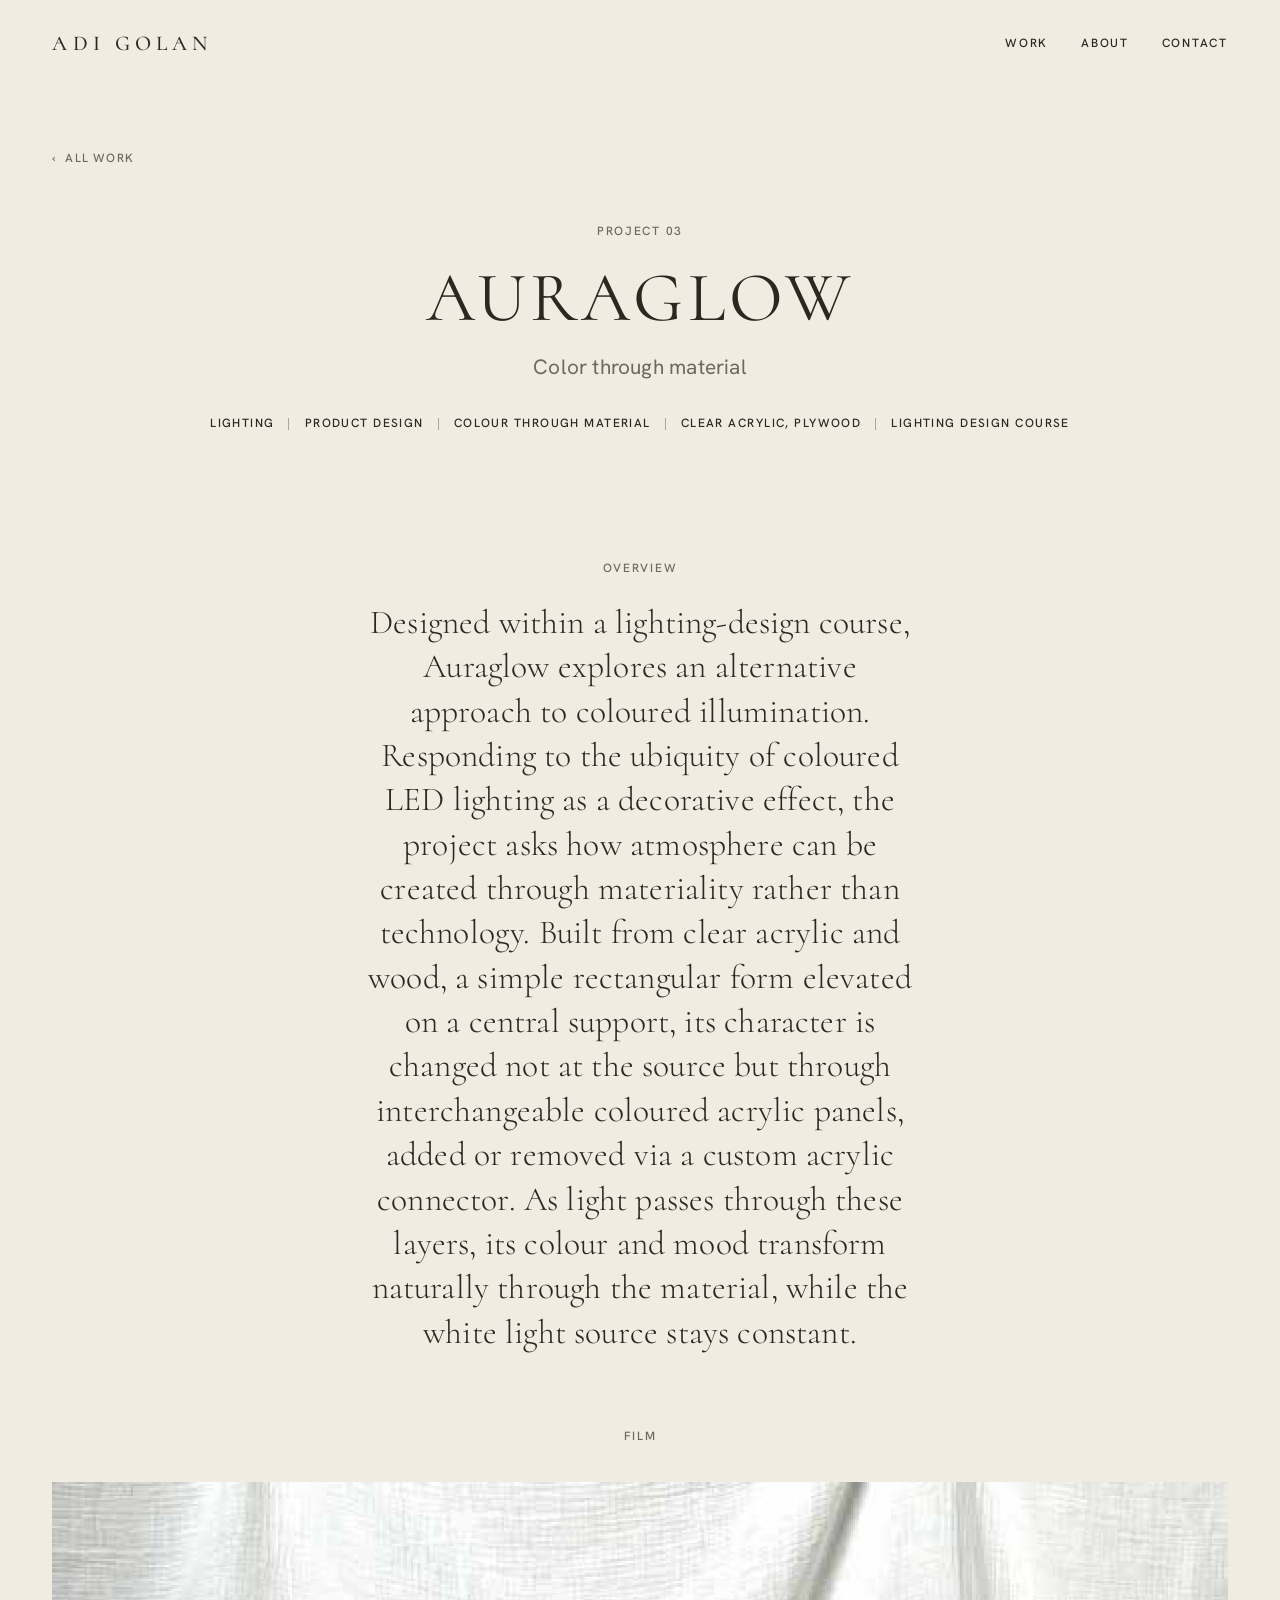
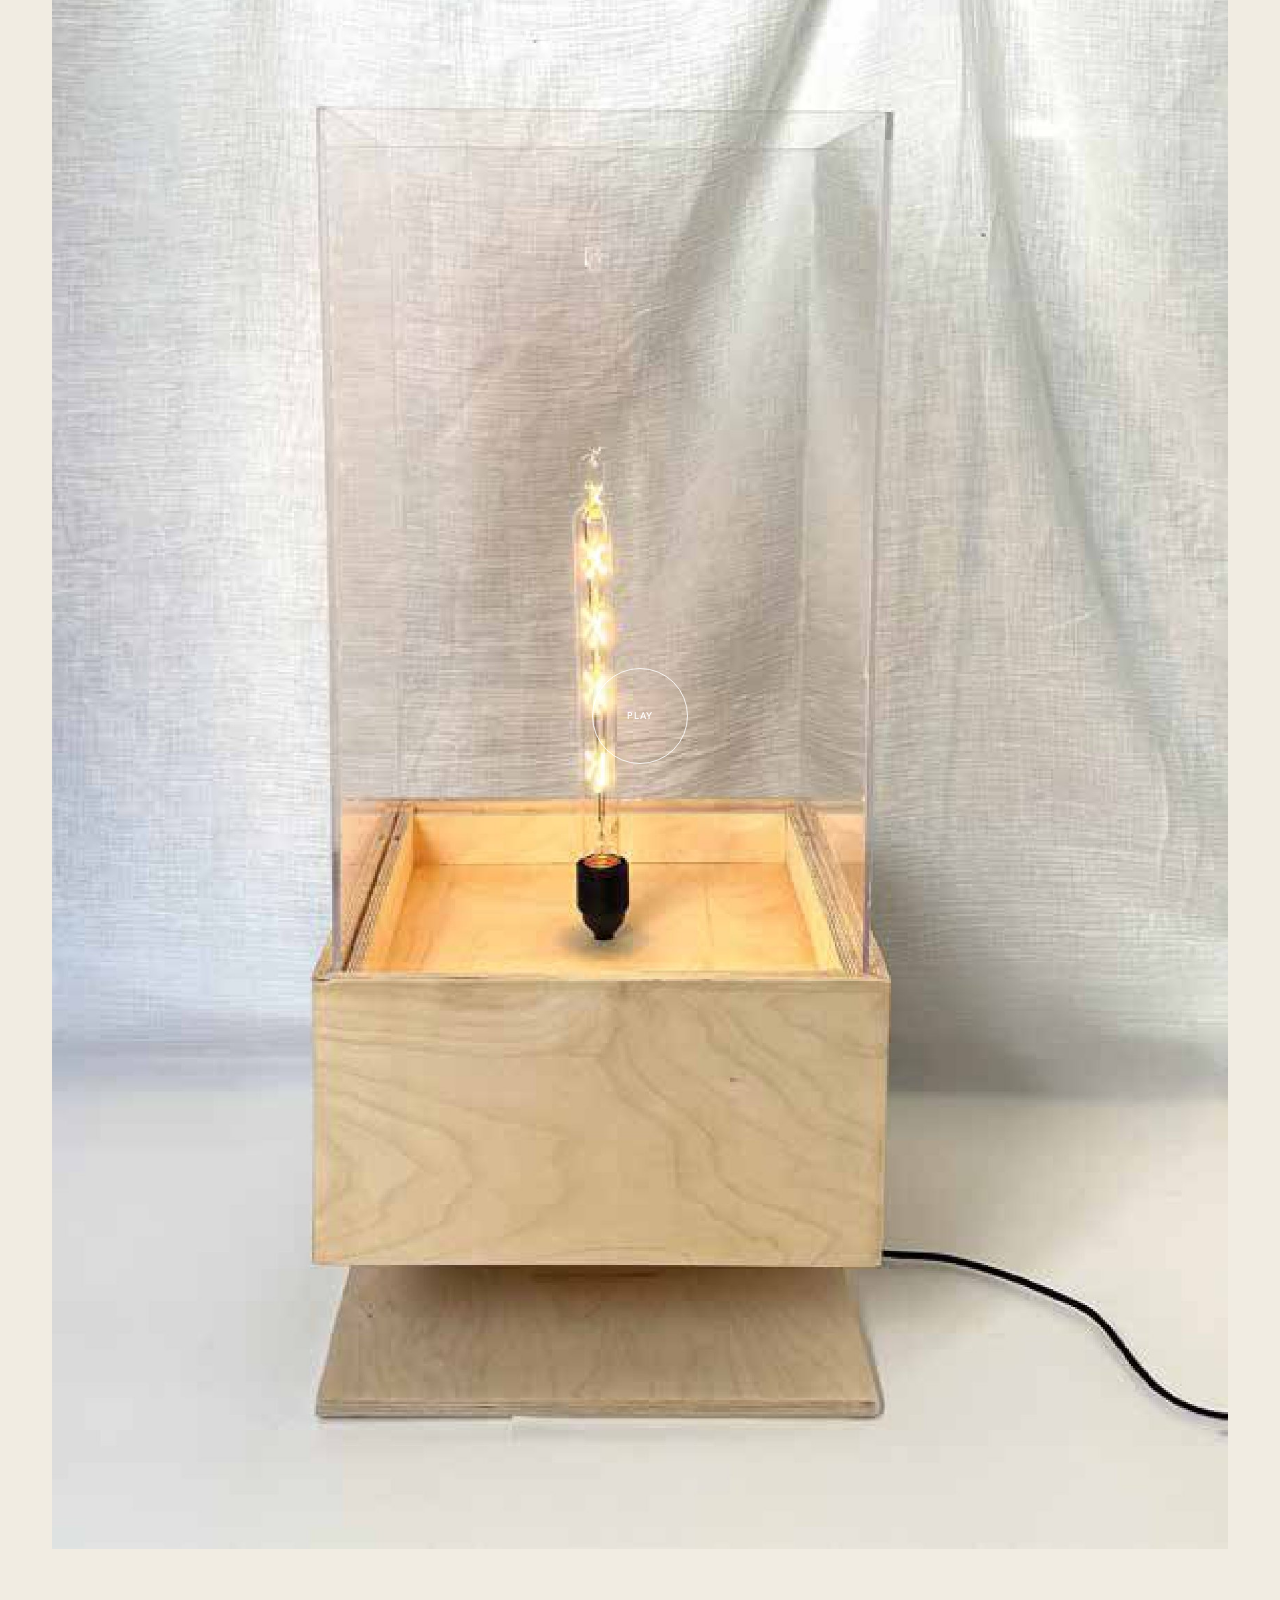
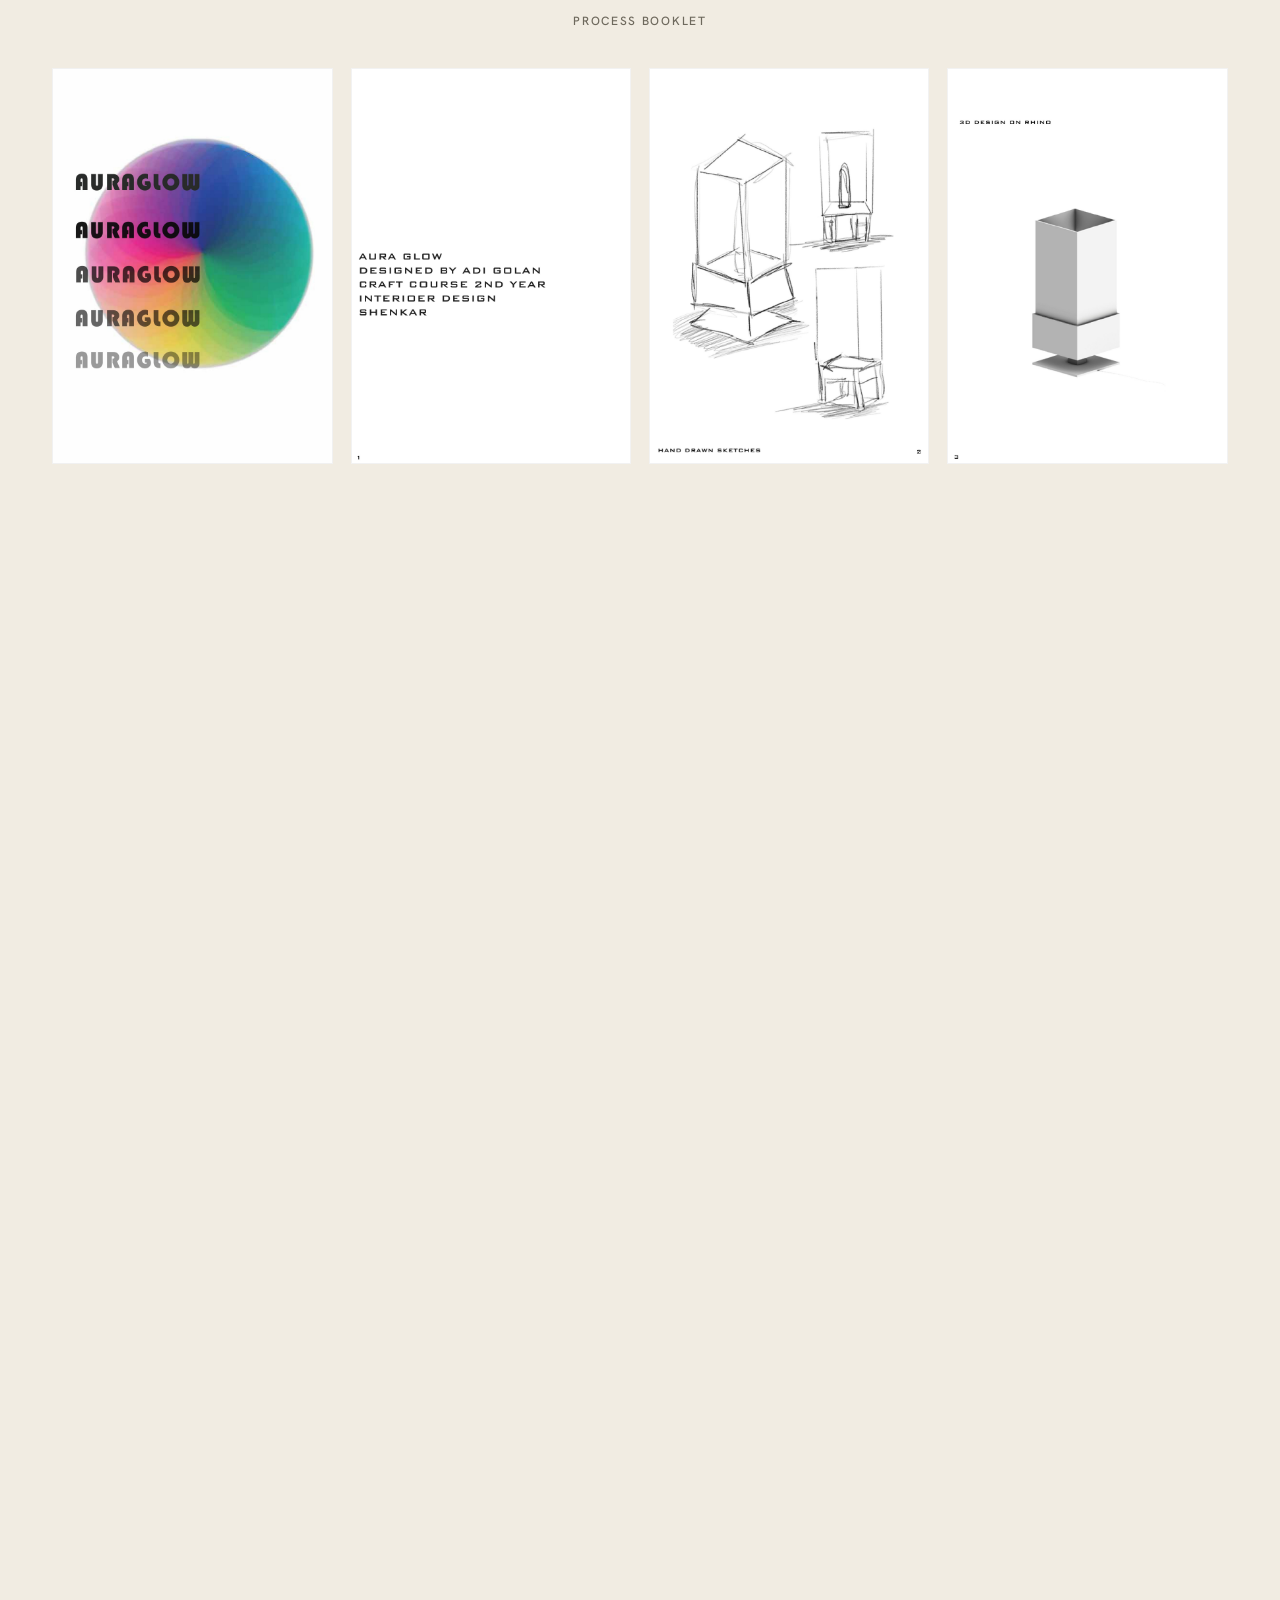
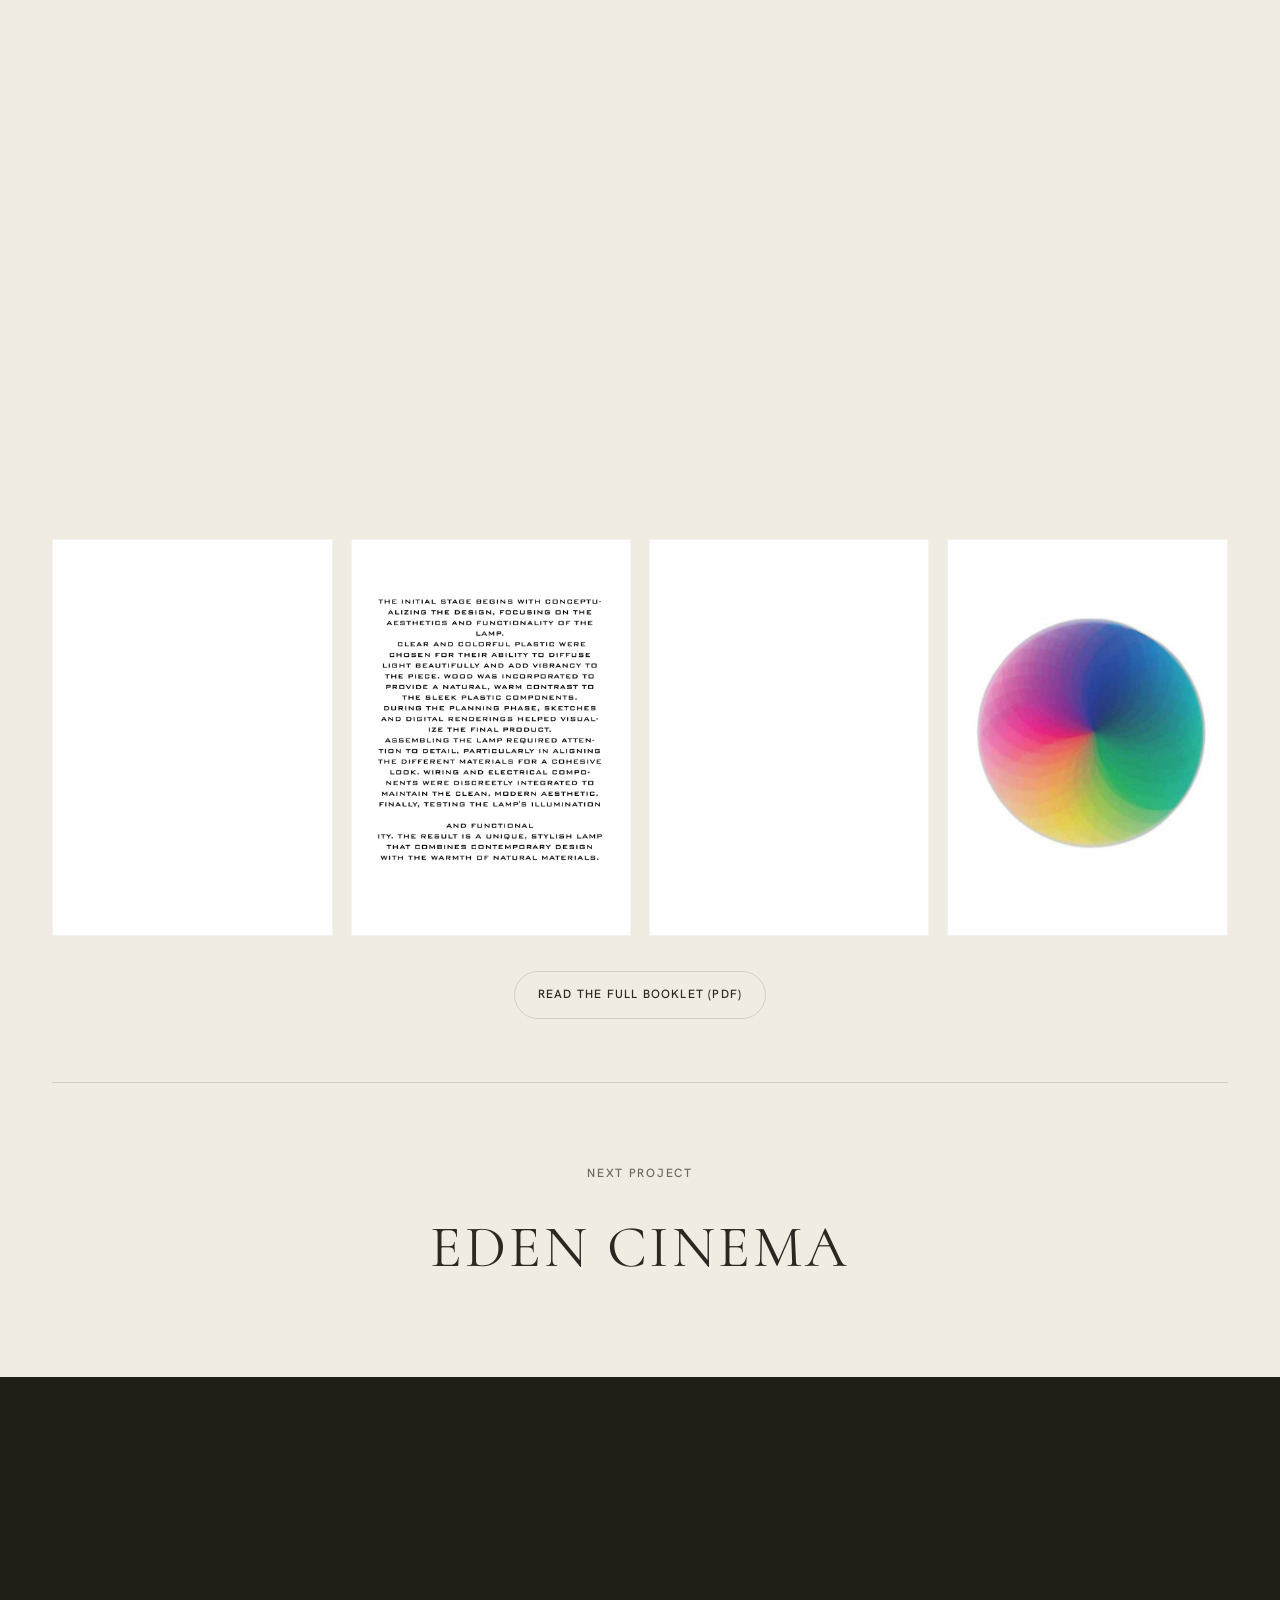
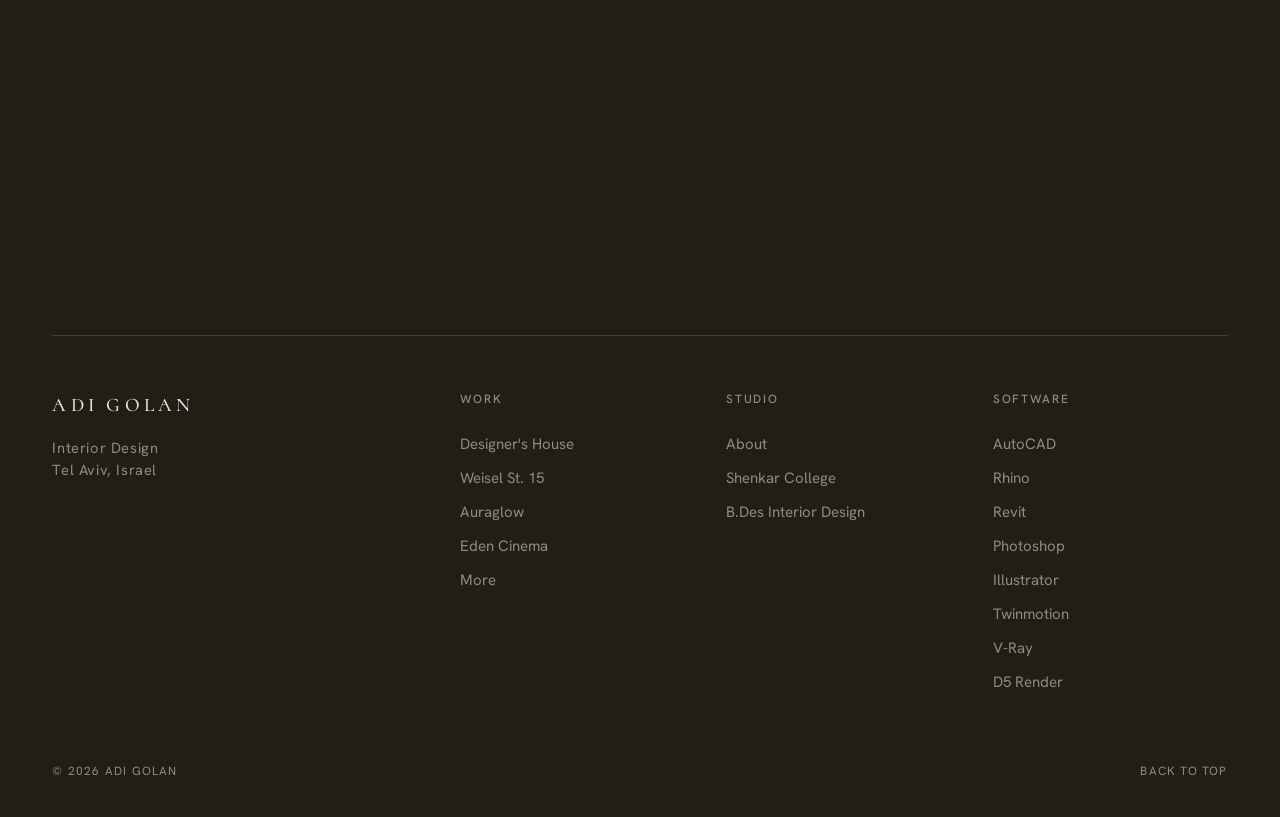
==== auraglow.html @ 719752ee "Adi Golan - interior design portfolio" ====
<!DOCTYPE html>
<html lang="en">
<head>
<meta charset="utf-8">
<meta name="viewport" content="width=device-width, initial-scale=1">
<title>Auraglow · Adi Golan</title>
<meta name="description" content="A lamp that colours light through interchangeable material, not technology.">
<meta property="og:title" content="Auraglow · Adi Golan">
<meta property="og:description" content="A lamp that colours light through interchangeable material, not technology.">
<meta property="og:type" content="website">
<link rel="icon" href="data:image/svg+xml,%3Csvg xmlns='http://www.w3.org/2000/svg' viewBox='0 0 32 32'%3E%3Crect width='32' height='32' fill='%232B2822'/%3E%3Ctext x='16' y='22' font-family='Georgia,serif' font-size='15' letter-spacing='1' fill='%23F1ECE2' text-anchor='middle'%3EAG%3C/text%3E%3C/svg%3E">
<link rel="preconnect" href="https://fonts.googleapis.com">
<link rel="preconnect" href="https://fonts.gstatic.com" crossorigin>
<link href="https://fonts.googleapis.com/css2?family=Cormorant:ital,wght@0,300;0,400;0,500;1,400&family=Hanken+Grotesk:wght@300;400;500;600&display=swap" rel="stylesheet">
<link rel="stylesheet" href="styles.css">
</head>
<body>
<header class="nav" id="top">
  <a class="brand" href="index.html">Adi Golan</a>
  <nav class="nav-links" aria-label="Primary">
    <a href="index.html#work">Work</a>
    <a href="index.html#about">About</a>
    <a href="index.html#contact">Contact</a>
  </nav>
</header>
<main class="proj">
  <section class="proj-hero"><div class="wrap">
    <a class="proj-back" href="index.html#work"><span class="arw">&lsaquo;</span> All work</a>
    <div class="proj-titleblock">
      
      <p class="proj-num label">Project 03</p>
      <h1 class="proj-title">Auraglow</h1>
      <p class="proj-sub">Color through material</p>
      <div class="meta-list reveal"><span class="v">Lighting</span><span class="sep">|</span><span class="v">Product Design</span><span class="sep">|</span><span class="v">Colour through material</span><span class="sep">|</span><span class="v">Clear acrylic, plywood</span><span class="sep">|</span><span class="v">Lighting Design Course</span></div>
    </div>
  </div></section>
  
  <div class="wrap"><section class="proj-lead">
    <span class="label reveal">Overview</span>
    <p class="lead-txt reveal" style="--d:80ms">Designed within a lighting-design course, Auraglow explores an alternative approach to coloured illumination. Responding to the ubiquity of coloured LED lighting as a decorative effect, the project asks how atmosphere can be created through materiality rather than technology. Built from clear acrylic and wood, a simple rectangular form elevated on a central support, its character is changed not at the source but through interchangeable coloured acrylic panels, added or removed via a custom acrylic connector. As light passes through these layers, its colour and mood transform naturally through the material, while the white light source stays constant.</p>
  </section></div>
  <section class="proj-section"><div class="wrap"><div class="seclabel"><span class="label">Film</span></div>
  <div class="videowrap reveal"><img class="vposter" src="assets/projects/aura-lamp/booklet-16.jpg" alt="" loading="lazy"><video preload="none" playsinline poster="assets/projects/aura-lamp/booklet-16.jpg"><source src="assets/projects/aura-lamp/lamp.mp4" type="video/mp4"></video><button class="playbtn" aria-label="Play film"><span class="circle"><span>Play</span></span></button></div>
</div></section><section class="proj-section"><div class="wrap"><div class="seclabel"><span class="label">Process Booklet</span></div><div class="gal gal-4"><div class="shot reveal" data-lb="assets/projects/aura-lamp/booklet-01.jpg" data-cap="Auraglow booklet, page 01"><div class="frame" style="aspect-ratio:1 / 1.414"><img src="assets/projects/aura-lamp/booklet-01.jpg" width="1700" height="2412" alt="Auraglow booklet, page 01" loading="lazy"></div></div><div class="shot reveal" data-lb="assets/projects/aura-lamp/booklet-02.jpg" data-cap="Auraglow booklet, page 02"><div class="frame" style="aspect-ratio:1 / 1.414"><img src="assets/projects/aura-lamp/booklet-02.jpg" width="1700" height="2412" alt="Auraglow booklet, page 02" loading="lazy"></div></div><div class="shot reveal" data-lb="assets/projects/aura-lamp/booklet-03.jpg" data-cap="Auraglow booklet, page 03"><div class="frame" style="aspect-ratio:1 / 1.414"><img src="assets/projects/aura-lamp/booklet-03.jpg" width="1700" height="2412" alt="Auraglow booklet, page 03" loading="lazy"></div></div><div class="shot reveal" data-lb="assets/projects/aura-lamp/booklet-04.jpg" data-cap="Auraglow booklet, page 04"><div class="frame" style="aspect-ratio:1 / 1.414"><img src="assets/projects/aura-lamp/booklet-04.jpg" width="1700" height="2412" alt="Auraglow booklet, page 04" loading="lazy"></div></div><div class="shot reveal" data-lb="assets/projects/aura-lamp/booklet-05.jpg" data-cap="Auraglow booklet, page 05"><div class="frame" style="aspect-ratio:1 / 1.414"><img src="assets/projects/aura-lamp/booklet-05.jpg" width="1700" height="2412" alt="Auraglow booklet, page 05" loading="lazy"></div></div><div class="shot reveal" data-lb="assets/projects/aura-lamp/booklet-06.jpg" data-cap="Auraglow booklet, page 06"><div class="frame" style="aspect-ratio:1 / 1.414"><img src="assets/projects/aura-lamp/booklet-06.jpg" width="1700" height="2412" alt="Auraglow booklet, page 06" loading="lazy"></div></div><div class="shot reveal" data-lb="assets/projects/aura-lamp/booklet-07.jpg" data-cap="Auraglow booklet, page 07"><div class="frame" style="aspect-ratio:1 / 1.414"><img src="assets/projects/aura-lamp/booklet-07.jpg" width="1700" height="2412" alt="Auraglow booklet, page 07" loading="lazy"></div></div><div class="shot reveal" data-lb="assets/projects/aura-lamp/booklet-08.jpg" data-cap="Auraglow booklet, page 08"><div class="frame" style="aspect-ratio:1 / 1.414"><img src="assets/projects/aura-lamp/booklet-08.jpg" width="1700" height="2412" alt="Auraglow booklet, page 08" loading="lazy"></div></div><div class="shot reveal" data-lb="assets/projects/aura-lamp/booklet-09.jpg" data-cap="Auraglow booklet, page 09"><div class="frame" style="aspect-ratio:1 / 1.414"><img src="assets/projects/aura-lamp/booklet-09.jpg" width="1700" height="2412" alt="Auraglow booklet, page 09" loading="lazy"></div></div><div class="shot reveal" data-lb="assets/projects/aura-lamp/booklet-10.jpg" data-cap="Auraglow booklet, page 10"><div class="frame" style="aspect-ratio:1 / 1.414"><img src="assets/projects/aura-lamp/booklet-10.jpg" width="1700" height="2412" alt="Auraglow booklet, page 10" loading="lazy"></div></div><div class="shot reveal" data-lb="assets/projects/aura-lamp/booklet-11.jpg" data-cap="Auraglow booklet, page 11"><div class="frame" style="aspect-ratio:1 / 1.414"><img src="assets/projects/aura-lamp/booklet-11.jpg" width="1700" height="2412" alt="Auraglow booklet, page 11" loading="lazy"></div></div><div class="shot reveal" data-lb="assets/projects/aura-lamp/booklet-12.jpg" data-cap="Auraglow booklet, page 12"><div class="frame" style="aspect-ratio:1 / 1.414"><img src="assets/projects/aura-lamp/booklet-12.jpg" width="1700" height="2412" alt="Auraglow booklet, page 12" loading="lazy"></div></div><div class="shot reveal" data-lb="assets/projects/aura-lamp/booklet-13.jpg" data-cap="Auraglow booklet, page 13"><div class="frame" style="aspect-ratio:1 / 1.414"><img src="assets/projects/aura-lamp/booklet-13.jpg" width="1700" height="2412" alt="Auraglow booklet, page 13" loading="lazy"></div></div><div class="shot reveal" data-lb="assets/projects/aura-lamp/booklet-14.jpg" data-cap="Auraglow booklet, page 14"><div class="frame" style="aspect-ratio:1 / 1.414"><img src="assets/projects/aura-lamp/booklet-14.jpg" width="1700" height="2412" alt="Auraglow booklet, page 14" loading="lazy"></div></div><div class="shot reveal" data-lb="assets/projects/aura-lamp/booklet-15.jpg" data-cap="Auraglow booklet, page 15"><div class="frame" style="aspect-ratio:1 / 1.414"><img src="assets/projects/aura-lamp/booklet-15.jpg" width="1700" height="2412" alt="Auraglow booklet, page 15" loading="lazy"></div></div><div class="shot reveal" data-lb="assets/projects/aura-lamp/booklet-16.jpg" data-cap="Auraglow booklet, page 16"><div class="frame" style="aspect-ratio:1 / 1.414"><img src="assets/projects/aura-lamp/booklet-16.jpg" width="1700" height="2412" alt="Auraglow booklet, page 16" loading="lazy"></div></div><div class="shot reveal" data-lb="assets/projects/aura-lamp/booklet-17.jpg" data-cap="Auraglow booklet, page 17"><div class="frame" style="aspect-ratio:1 / 1.414"><img src="assets/projects/aura-lamp/booklet-17.jpg" width="1700" height="2412" alt="Auraglow booklet, page 17" loading="lazy"></div></div><div class="shot reveal" data-lb="assets/projects/aura-lamp/booklet-18.jpg" data-cap="Auraglow booklet, page 18"><div class="frame" style="aspect-ratio:1 / 1.414"><img src="assets/projects/aura-lamp/booklet-18.jpg" width="1700" height="2412" alt="Auraglow booklet, page 18" loading="lazy"></div></div><div class="shot reveal" data-lb="assets/projects/aura-lamp/booklet-19.jpg" data-cap="Auraglow booklet, page 19"><div class="frame" style="aspect-ratio:1 / 1.414"><img src="assets/projects/aura-lamp/booklet-19.jpg" width="1700" height="2412" alt="Auraglow booklet, page 19" loading="lazy"></div></div><div class="shot reveal" data-lb="assets/projects/aura-lamp/booklet-20.jpg" data-cap="Auraglow booklet, page 20"><div class="frame" style="aspect-ratio:1 / 1.414"><img src="assets/projects/aura-lamp/booklet-20.jpg" width="1700" height="2412" alt="Auraglow booklet, page 20" loading="lazy"></div></div><div class="shot reveal" data-lb="assets/projects/aura-lamp/booklet-21.jpg" data-cap="Auraglow booklet, page 21"><div class="frame" style="aspect-ratio:1 / 1.414"><img src="assets/projects/aura-lamp/booklet-21.jpg" width="1700" height="2412" alt="Auraglow booklet, page 21" loading="lazy"></div></div><div class="shot reveal" data-lb="assets/projects/aura-lamp/booklet-22.jpg" data-cap="Auraglow booklet, page 22"><div class="frame" style="aspect-ratio:1 / 1.414"><img src="assets/projects/aura-lamp/booklet-22.jpg" width="1700" height="2412" alt="Auraglow booklet, page 22" loading="lazy"></div></div><div class="shot reveal" data-lb="assets/projects/aura-lamp/booklet-23.jpg" data-cap="Auraglow booklet, page 23"><div class="frame" style="aspect-ratio:1 / 1.414"><img src="assets/projects/aura-lamp/booklet-23.jpg" width="1700" height="2412" alt="Auraglow booklet, page 23" loading="lazy"></div></div><div class="shot reveal" data-lb="assets/projects/aura-lamp/booklet-24.jpg" data-cap="Auraglow booklet, page 24"><div class="frame" style="aspect-ratio:1 / 1.414"><img src="assets/projects/aura-lamp/booklet-24.jpg" width="1700" height="2412" alt="Auraglow booklet, page 24" loading="lazy"></div></div></div><div class="dlwrap reveal"><a class="dl" href="assets/projects/aura-lamp/booklet.pdf" download>Read the full booklet (PDF)</a></div></div></section>
  <div class="wrap"><section class="nextproj">
    <a href="eden-cinema.html">
      <span class="label">Next Project</span>
      <span class="npt">Eden Cinema</span>
    </a>
  </section></div>
</main>

<footer class="foot" id="contact"><div class="wrap">
  <p class="label reveal">Get in touch</p>
  <p class="foot-lead reveal" style="--d:60ms">Let's create something thoughtful.</p>
  <a class="foot-mail reveal" style="--d:120ms" href="mailto:adi.golan10@gmail.com">adi.golan10@gmail.com</a>
  <p class="label reveal" style="--d:160ms;margin-top:1.4rem;color:var(--foot-fg2)">+972 54 798 6969 &nbsp;&middot;&nbsp; Tel Aviv, Israel</p>
  <div class="foot-top">
    <div class="foot-brand">Adi Golan<span>Interior Design<br>Tel Aviv, Israel</span></div>
    <div class="foot-col">
      <h4 class="label">Work</h4>
      <a href="designer-house.html">Designer's House</a><a href="weisel-15.html">Weisel St. 15</a><a href="auraglow.html">Auraglow</a><a href="eden-cinema.html">Eden Cinema</a><a href="more.html">More</a>
    </div>
    <div class="foot-col">
      <h4 class="label">Studio</h4>
      <a href="index.html#about">About</a>
      <p>Shenkar College</p>
      <p>B.Des Interior Design</p>
    </div>
    <div class="foot-col">
      <h4 class="label">Software</h4>
      <p>AutoCAD</p><p>Rhino</p><p>Revit</p><p>Photoshop</p><p>Illustrator</p><p>Twinmotion</p><p>V-Ray</p><p>D5 Render</p>
    </div>
  </div>
  <div class="foot-bottom">
    <span>&copy; 2026 Adi Golan</span>
    <a href="#top">Back to top</a>
  </div>
</div></footer>
<script src="app.js"></script>
</body>
</html>
---- styles.css ----
/* =========================================================================
   ADI GOLAN — Interior Design Portfolio
   A close study of Norm Architects (normcph.com): warm cream, light serif
   display + sans, full-screen image hero, uniform minimal project grid.
   ========================================================================= */

:root {
  --paper:    #F1ECE2;
  --paper-2:  #E4DDCE;
  --ink:      #2B2822;
  --ink-2:    #6E695D;
  --ink-3:    #A39C8C;
  --line:     rgba(43, 40, 34, .15);
  --line-2:   rgba(43, 40, 34, .07);

  --foot-bg:  #211E18;
  --foot-fg:  #ECE7DC;
  --foot-fg2: #918B7C;
  --foot-line: rgba(236, 231, 220, .16);

  --serif: "Cormorant", Georgia, "Times New Roman", serif;
  --sans:  "Hanken Grotesk", "Helvetica Neue", Helvetica, Arial, sans-serif;

  --fs-label: clamp(.68rem, .65rem + .12vw, .76rem);
  --fs-body:  clamp(.92rem, .89rem + .16vw, 1.02rem);
  --fs-lead:  clamp(1.05rem, .95rem + .5vw, 1.38rem);
  --fs-title: clamp(1.45rem, 1.15rem + 1.1vw, 2.2rem);
  --fs-h2:    clamp(1.5rem, 1.1rem + 1.6vw, 2.4rem);

  --pad:     clamp(1.25rem, .4rem + 3.6vw, 4.75rem);
  --section: clamp(5rem, 3.5rem + 9vw, 12rem);
  --maxw:    1680px;

  --ease:   cubic-bezier(.22, .61, .15, 1);
}

*, *::before, *::after { box-sizing: border-box; }
* { margin: 0; padding: 0; }
html { -webkit-text-size-adjust: 100%; scroll-behavior: smooth; }
@media (prefers-reduced-motion: reduce) {
  html { scroll-behavior: auto; }
  *, *::before, *::after { animation-duration: .001ms !important; transition-duration: .001ms !important; }
}

body {
  background: var(--paper);
  color: var(--ink);
  font-family: var(--sans);
  font-size: var(--fs-body);
  line-height: 1.62;
  font-weight: 400;
  -webkit-font-smoothing: antialiased;
  text-rendering: optimizeLegibility;
  overflow-x: hidden;
}
img, video { display: block; max-width: 100%; height: auto; }
a { color: inherit; text-decoration: none; }
button { font: inherit; color: inherit; background: none; border: none; cursor: pointer; }
::selection { background: var(--ink); color: var(--paper); }

/* ---------------------------------------------------------------- helpers */
.wrap { width: 100%; max-width: var(--maxw); margin-inline: auto; padding-inline: var(--pad); }
.label { font-family: var(--sans); font-size: var(--fs-label); font-weight: 500; letter-spacing: .14em; text-transform: uppercase; color: var(--ink-2); }
.serif { font-family: var(--serif); }
.sr-only { position: absolute; width: 1px; height: 1px; overflow: hidden; clip: rect(0 0 0 0); white-space: nowrap; }

.reveal { opacity: 0; transform: translateY(18px); transition: opacity 1.2s var(--ease), transform 1.2s var(--ease); transition-delay: var(--d, 0ms); }
.reveal.in { opacity: 1; transform: none; }

.frame { overflow: hidden; background: var(--paper-2); }
.frame img { width: 100%; height: 100%; object-fit: cover; transition: transform 1.6s var(--ease); }
.bleed { width: 100%; }

/* ===================================================================== nav */
.nav {
  position: fixed; inset: 0 0 auto 0; z-index: 9000;
  display: flex; align-items: center; justify-content: space-between;
  padding: clamp(1.2rem, .85rem + 1vw, 2rem) var(--pad);
  color: var(--ink);
  transition: background .55s var(--ease), color .55s var(--ease), border-color .55s, padding .55s var(--ease);
  border-bottom: 1px solid transparent;
}
.nav.on-image { color: #fff; }
.nav.solid { background: color-mix(in srgb, var(--paper) 92%, transparent); backdrop-filter: blur(12px) saturate(1.05); border-bottom-color: var(--line); color: var(--ink); padding-block: clamp(.95rem, .7rem + .6vw, 1.25rem); }
.brand { font-family: var(--serif); font-weight: 500; font-size: 1.32rem; letter-spacing: .24em; text-transform: uppercase; }
.nav-links { display: flex; align-items: center; gap: clamp(1.3rem, 2.6vw, 3rem); }
.nav-links a { font-family: var(--sans); font-size: var(--fs-label); font-weight: 500; letter-spacing: .14em; text-transform: uppercase; position: relative; padding: .35rem 0; }
.nav-links a::after { content: ""; position: absolute; left: 0; bottom: 0; width: 0; height: 1px; background: currentColor; transition: width .45s var(--ease); }
.nav-links a:hover::after, .nav-links a.active::after { width: 100%; }
@media (max-width: 560px) {
  .nav { padding-inline: 1.15rem; }
  .brand { font-size: 1.05rem; letter-spacing: .16em; }
  .nav-links { gap: 1.05rem; }
  .nav-links a { letter-spacing: .06em; }
}

/* =============================================================== hero (full) */
.hero-full { position: relative; height: 100svh; min-height: 560px; }
.hero-full .frame { position: absolute; inset: 0; background: var(--paper-2); }
.hero-full .frame img { width: 100%; height: 100%; object-fit: cover; transform: scale(1.06); opacity: 0; will-change: transform, opacity; }
body.loaded .hero-full .frame img { transform: scale(1); opacity: 1; transition: transform 2.6s var(--ease), opacity 1.5s ease; }
.hero-full::after { content: ""; position: absolute; inset: 0; background: linear-gradient(to bottom, rgba(20,18,14,.22) 0%, rgba(20,18,14,0) 32%, rgba(20,18,14,0) 55%, rgba(20,18,14,.5) 100%); z-index: 1; }
.hero-overlay { position: absolute; inset: auto 0 clamp(3.5rem, 11vh, 8rem) 0; z-index: 2; text-align: center; color: #fff; padding-inline: var(--pad); }
.hero-eyebrow { font-family: var(--sans); font-size: var(--fs-label); font-weight: 500; letter-spacing: .26em; text-transform: uppercase; opacity: .92; }
.hero-name { font-family: var(--serif); font-weight: 400; font-size: clamp(2.6rem, 1.6rem + 4vw, 6rem); letter-spacing: .12em; text-transform: uppercase; line-height: 1; margin: clamp(1rem, 2.5vh, 1.6rem) 0 clamp(1.2rem, 3vh, 2rem); }
.hero-bio { font-family: var(--sans); font-weight: 300; font-size: clamp(1rem, .92rem + .5vw, 1.3rem); line-height: 1.5; max-width: 52ch; margin-inline: auto; opacity: .96; }
.hero-scroll { position: absolute; bottom: clamp(1.2rem, 3vh, 2rem); left: 50%; transform: translateX(-50%); z-index: 2; color: #fff; font-family: var(--sans); font-size: var(--fs-label); letter-spacing: .2em; text-transform: uppercase; opacity: 0; animation: bob 2.6s var(--ease) infinite; }
body.loaded .hero-scroll { opacity: .82; transition: opacity 1s ease 1.15s; }
@keyframes bob { 0%,100% { transform: translate(-50%, 0); } 50% { transform: translate(-50%, 6px); } }

/* hero load choreography */
.hero-overlay .load { opacity: 0; transform: translateY(16px); }
body.loaded .hero-overlay .load { opacity: 1; transform: none; transition: opacity 1.1s var(--ease), transform 1.1s var(--ease); transition-delay: var(--d, 0s); }
.hero-name .clip { display: inline-block; overflow: hidden; vertical-align: top; padding: .04em 0; }
.hero-name .clip-i { display: inline-block; transform: translateY(112%); }
body.loaded .hero-name .clip-i { transform: translateY(0); transition: transform 1.25s var(--ease); transition-delay: var(--d, 0s); }

/* =============================================================== projects */
.projects { padding-block: var(--section); position: relative; }
.vlabel { position: absolute; left: clamp(.5rem, 1.4vw, 1.4rem); top: var(--section); writing-mode: vertical-rl; transform: rotate(180deg); font-family: var(--sans); font-size: var(--fs-label); font-weight: 500; letter-spacing: .5em; text-transform: uppercase; color: var(--ink-3); }
@media (max-width: 1100px) { .vlabel { display: none; } }
.section-head { display: flex; align-items: baseline; justify-content: space-between; gap: 1rem; flex-wrap: wrap; padding-bottom: clamp(2.6rem, 6vh, 4.5rem); }
.section-head h2 { font-family: var(--serif); font-weight: 400; font-size: var(--fs-h2); letter-spacing: .01em; line-height: 1; }

.project-grid { display: grid; grid-template-columns: repeat(3, 1fr); gap: clamp(2.2rem, 1.2rem + 3vw, 4.5rem) clamp(1.4rem, .8rem + 2vw, 2.6rem); }
.project-link { display: block; }
.project-link .frame { aspect-ratio: 4 / 3; }
.project-link:hover .frame img { transform: scale(1.04); }
.project-cap { margin-top: clamp(.9rem, 2vh, 1.3rem); text-align: center; display: grid; gap: .55rem; justify-items: center; }
.project-cap .pt { position: relative; font-family: var(--serif); font-weight: 500; font-size: var(--fs-title); letter-spacing: .06em; text-transform: uppercase; line-height: 1.1; }
.project-cap .pt::after { content: ""; position: absolute; left: 50%; right: 50%; bottom: -.16em; height: 1px; background: currentColor; transition: left .55s var(--ease), right .55s var(--ease); }
.project-link:hover .pt::after { left: 0; right: 0; }
/* staggered grid reveal */
.project-grid .project-link:nth-child(1) { --d: 0ms; }
.project-grid .project-link:nth-child(2) { --d: 70ms; }
.project-grid .project-link:nth-child(3) { --d: 140ms; }
.project-grid .project-link:nth-child(4) { --d: 90ms; }
.project-grid .project-link:nth-child(5) { --d: 160ms; }
/* image settles in as it reveals */
.project-link .frame img, .bigfig .frame img, .shot .frame img { transform: scale(1.045); }
.project-link.in .frame img, .bigfig.in .frame img, .shot.in .frame img { transform: scale(1); transition: transform 1.8s var(--ease); }
.project-meta { font-family: var(--sans); font-size: var(--fs-label); font-weight: 500; letter-spacing: .12em; text-transform: uppercase; color: var(--ink-3); }
@media (max-width: 860px) { .project-grid { grid-template-columns: repeat(2, 1fr); } }
/* center a lone last card in the 2-col (tablet) band so it isn't stranded left */
@media (min-width: 541px) and (max-width: 860px) {
  .project-grid .project-link:last-child:nth-child(odd) { grid-column: 1 / -1; max-width: calc(50% - 1rem); margin-inline: auto; }
}
@media (max-width: 540px) { .project-grid { grid-template-columns: 1fr; gap: 2.6rem; } }

/* ======================================================= contact + footer */
.foot { background: var(--foot-bg); color: var(--foot-fg); padding: clamp(4.5rem, 11vh, 9.5rem) 0 clamp(1.8rem, 4vh, 2.6rem); text-align: center; }
.foot .label { color: var(--foot-fg2); }
.foot-lead { font-family: var(--serif); font-weight: 300; font-size: clamp(1.9rem, 1.2rem + 3.2vw, 4.4rem); line-height: 1.12; letter-spacing: .01em; max-width: 16ch; margin: 1.4rem auto clamp(2.4rem, 6vh, 3.6rem); }
.foot-mail { font-family: var(--sans); font-weight: 400; font-size: clamp(1rem, .9rem + .8vw, 1.5rem); position: relative; display: inline-block; letter-spacing: .01em; }
.foot-mail::after { content: ""; position: absolute; left: 0; bottom: -.05em; height: 1px; width: 100%; background: currentColor; transform: scaleX(0); transform-origin: center; transition: transform .5s var(--ease); }
.foot-mail:hover::after { transform: scaleX(1); }
.foot-top { display: grid; grid-template-columns: 1.6fr 1fr 1fr 1fr; gap: 2rem; align-items: start; text-align: left; margin-top: clamp(3.5rem, 9vh, 6rem); padding-top: clamp(2.5rem, 6vh, 4rem); border-top: 1px solid var(--foot-line); }
.foot-brand { font-family: var(--serif); font-weight: 500; letter-spacing: .22em; text-transform: uppercase; font-size: 1.2rem; color: var(--foot-fg); }
.foot-brand span { display: block; font-family: var(--sans); font-weight: 400; letter-spacing: .04em; text-transform: none; color: var(--foot-fg2); margin-top: 1rem; font-size: .92rem; line-height: 1.5; }
.foot-col h4 { margin-bottom: 1.1rem; }
.foot-col a, .foot-col p { display: block; font-size: .94rem; color: var(--foot-fg2); padding: .3rem 0; transition: color .3s; }
.foot-col a:hover { color: var(--foot-fg); }
.foot-bottom { display: flex; justify-content: space-between; gap: 1rem; flex-wrap: wrap; margin-top: clamp(3rem, 7vh, 5rem); }
.foot-bottom span, .foot-bottom a { font-family: var(--sans); font-size: var(--fs-label); letter-spacing: .1em; text-transform: uppercase; color: var(--foot-fg2); }
.foot-bottom a:hover { color: var(--foot-fg); }
@media (max-width: 820px) { .foot-top { grid-template-columns: 1fr 1fr; gap: 2.4rem 1.5rem; } .foot-brand { grid-column: 1 / -1; } }

/* ========================================================= project page */
.proj-hero { padding-top: clamp(8rem, 16vh, 12rem); }
.proj-back { font-family: var(--sans); font-size: var(--fs-label); font-weight: 500; letter-spacing: .1em; text-transform: uppercase; color: var(--ink-2); display: inline-flex; gap: .55rem; align-items: center; margin-bottom: clamp(2.4rem, 6vh, 3.8rem); }
.proj-back .arw { transition: transform .4s var(--ease); }
.proj-back:hover { color: var(--ink); }
.proj-back:hover .arw { transform: translateX(-5px); }
.proj-titleblock { text-align: center; padding-bottom: clamp(2.5rem, 6vh, 4rem); }
.badge { display: inline-flex; align-items: center; gap: .5rem; font-family: var(--sans); font-size: var(--fs-label); font-weight: 500; letter-spacing: .12em; text-transform: uppercase; color: var(--ink-2); margin-bottom: 1.4rem; }
.badge .pulse { width: 6px; height: 6px; border-radius: 50%; background: var(--ink-2); animation: pulse 2.6s var(--ease) infinite; }
@keyframes pulse { 0%,100% { opacity: 1; } 50% { opacity: .25; } }
.proj-num { margin-bottom: 1.3rem; }
.proj-title { font-family: var(--serif); font-weight: 400; font-size: clamp(2.4rem, 1.5rem + 3.6vw, 5rem); line-height: 1.02; letter-spacing: .06em; text-transform: uppercase; }
.proj-sub { font-family: var(--sans); font-weight: 400; font-size: clamp(1rem, .9rem + .6vw, 1.3rem); color: var(--ink-2); margin-top: 1rem; letter-spacing: .01em; }
.meta-list { display: flex; flex-wrap: wrap; justify-content: center; align-items: center; gap: .3rem .8rem; margin-top: 1.9rem; font-family: var(--sans); font-size: var(--fs-label); font-weight: 500; letter-spacing: .12em; text-transform: uppercase; }
.meta-list .v { color: var(--ink); }
.meta-list .sep { color: var(--ink-3); }

.proj-lead { max-width: 62ch; margin: 0 auto; padding-block: clamp(3rem, 8vh, 6rem); text-align: center; }
.proj-lead .label { display: block; margin-bottom: 1.4rem; }
.proj-lead .lead-txt { font-family: var(--serif); font-weight: 300; font-size: clamp(1.3rem, 1rem + 1.4vw, 2.1rem); line-height: 1.32; letter-spacing: .005em; }
.proj-lead .lead-txt em { font-style: italic; }

.proj-section { padding-bottom: clamp(2.5rem, 7vh, 6rem); }
.proj-section .seclabel { display: flex; justify-content: center; gap: 1rem; padding-bottom: clamp(1.6rem, 4vh, 2.6rem); }
.proj-section .seclabel .label { text-align: center; }
.bigfig .frame img { transition: transform 1.8s var(--ease); }
.bigfig:hover .frame img { transform: scale(1.02); }
.figcap { display: flex; justify-content: center; gap: 1rem; flex-wrap: wrap; padding-top: 1rem; text-align: center; }

.gal { display: grid; gap: clamp(.5rem, 1.4vw, 1.4rem); }
.gal-2 { grid-template-columns: repeat(2, 1fr); }
.gal-3 { grid-template-columns: repeat(3, 1fr); }
.gal-4 { grid-template-columns: repeat(4, 1fr); }
.shot { cursor: zoom-in; }
.shot:hover img { transform: scale(1.04); }
.gal.contain .frame { background: #fff; }
.gal.contain .frame img { object-fit: contain; }
@media (max-width: 860px) { .gal-3, .gal-4 { grid-template-columns: repeat(2, 1fr); } }
@media (max-width: 520px) { .gal-2, .gal-3, .gal-4 { grid-template-columns: 1fr; } }

.figtext { color: var(--ink-2); max-width: 64ch; margin: 2rem auto 0; }
.figtext h4 { font-family: var(--serif); font-weight: 500; font-size: clamp(1.3rem, 1rem + .9vw, 1.8rem); color: var(--ink); margin: 2rem 0 .5rem; letter-spacing: .02em; }
.figtext h4:first-child { margin-top: 0; }
.figtext em { font-style: italic; color: var(--ink); }

.videowrap { position: relative; background: #161510; overflow: hidden; }
.videowrap video { width: 100%; display: block; }
.videowrap .vposter { position: absolute; inset: 0; width: 100%; height: 100%; object-fit: cover; transition: opacity .6s; }
.videowrap .playbtn { position: absolute; inset: 0; display: grid; place-items: center; z-index: 3; transition: opacity .4s; cursor: pointer; }
.videowrap .playbtn .circle { width: clamp(64px, 8vw, 96px); height: clamp(64px, 8vw, 96px); border-radius: 50%; border: 1px solid rgba(255,255,255,.85); display: grid; place-items: center; transition: transform .5s var(--ease), background .4s; }
.videowrap .playbtn .circle span { font-family: var(--sans); font-size: .62rem; font-weight: 500; letter-spacing: .12em; color: #fff; text-transform: uppercase; }
.videowrap:hover .playbtn .circle { transform: scale(1.08); background: rgba(255,255,255,.14); }
.videowrap.playing .playbtn, .videowrap.playing .vposter { opacity: 0; pointer-events: none; }

.dl { display: inline-flex; align-items: center; gap: .6rem; font-family: var(--sans); font-size: var(--fs-label); font-weight: 500; letter-spacing: .1em; text-transform: uppercase; border: 1px solid var(--line); padding: .85rem 1.4rem; border-radius: 100px; transition: background .35s, color .35s, border-color .35s; }
.dl:hover { background: var(--ink); color: var(--paper); border-color: var(--ink); }
.dlwrap { text-align: center; margin-top: 2.2rem; }

.nextproj { border-top: 1px solid var(--line); padding-block: clamp(3.5rem, 9vh, 7rem); text-align: center; }
.nextproj .label { display: block; margin-bottom: 1rem; }
.nextproj .npt { font-family: var(--serif); font-weight: 400; font-size: clamp(2rem, 1.3rem + 3vw, 4rem); letter-spacing: .05em; text-transform: uppercase; transition: color .35s; }
.nextproj a:hover .npt { color: var(--ink-2); }

/* =============================================================== lightbox */
.lightbox { position: fixed; inset: 0; z-index: 9999; background: color-mix(in srgb, var(--foot-bg) 96%, black); display: grid; place-items: center; opacity: 0; visibility: hidden; transition: opacity .45s var(--ease), visibility .45s; }
.lightbox.open { opacity: 1; visibility: visible; }
.lightbox img { max-width: 92vw; max-height: 86vh; object-fit: contain; transform: scale(.98); transition: transform .45s var(--ease); }
.lightbox.open img { transform: scale(1); }
.lb-btn { position: absolute; font-family: var(--sans); font-size: var(--fs-label); font-weight: 500; letter-spacing: .1em; text-transform: uppercase; color: var(--foot-fg); padding: 1rem; }
.lb-close { top: clamp(1rem,3vh,2rem); right: var(--pad); }
.lb-counter { position: absolute; top: clamp(1rem,3vh,2rem); left: var(--pad); font-family: var(--sans); font-size: var(--fs-label); letter-spacing: .1em; color: var(--foot-fg2); }
.lb-nav { top: 50%; transform: translateY(-50%); font-size: 1.5rem; width: 60px; height: 60px; display: grid; place-items: center; color: var(--foot-fg); }
.lb-prev { left: clamp(.2rem,2vw,1.5rem); } .lb-next { right: clamp(.2rem,2vw,1.5rem); }
.lb-nav:hover { color: #fff; }
.lb-cap { position: absolute; bottom: clamp(1rem,3vh,2rem); left: 50%; transform: translateX(-50%); font-family: var(--sans); font-size: var(--fs-label); letter-spacing: .1em; text-transform: uppercase; color: var(--foot-fg2); text-align: center; }
@media (max-width: 640px) { .lb-nav { width: 42px; height: 42px; } }

/* =========================================================== motion & polish */
/* seamless page transitions (fade out on nav, fade in on load) */
body { opacity: 0; }
body.loaded { opacity: 1; transition: opacity .55s var(--ease); }
body.leaving { opacity: 0; transition: opacity .34s var(--ease); }

/* typography polish */
.hero-name, .section-head h2, .project-cap .pt, .proj-title, .foot-lead, .nextproj .npt, .figtext h4 { text-wrap: balance; }
.hero-bio, .lead-txt, .proj-sub, .figtext p, .foot-brand span { text-wrap: pretty; }
.lb-counter { font-variant-numeric: tabular-nums; }

/* subtle image edge so covers don't blur into the cream */
.frame img { outline: 1px solid rgba(43, 40, 34, .06); outline-offset: -1px; }

/* tactile buttons + accessible focus */
.dl { transition: background .35s var(--ease), color .35s var(--ease), border-color .35s var(--ease), transform .15s ease; }
.dl:active, .lb-btn:active { transform: scale(.97); }
:focus-visible { outline: 2px solid currentColor; outline-offset: 4px; border-radius: 2px; }
.nav.on-image :focus-visible, .foot :focus-visible, .lightbox :focus-visible { outline-color: #fff; }

/* no-JS fallback: present everything */
@media (scripting: none) {
  .reveal, .hero-overlay .load { opacity: 1 !important; transform: none !important; }
  .hero-name .clip-i { transform: none !important; }
  .hero-full .frame img, .project-link .frame img, .bigfig .frame img, .shot .frame img { opacity: 1 !important; transform: none !important; }
  .hero-scroll { opacity: .82 !important; }
  body { opacity: 1 !important; }
}

/* reduced motion: present everything statically */
@media (prefers-reduced-motion: reduce) {
  body, .reveal, .hero-overlay .load { opacity: 1 !important; transform: none !important; }
  .hero-name .clip-i, .hero-full .frame img, .project-link .frame img, .bigfig .frame img, .shot .frame img { transform: none !important; opacity: 1 !important; }
  .hero-scroll { opacity: .82 !important; animation: none !important; }
  body.leaving { opacity: 1 !important; }
}
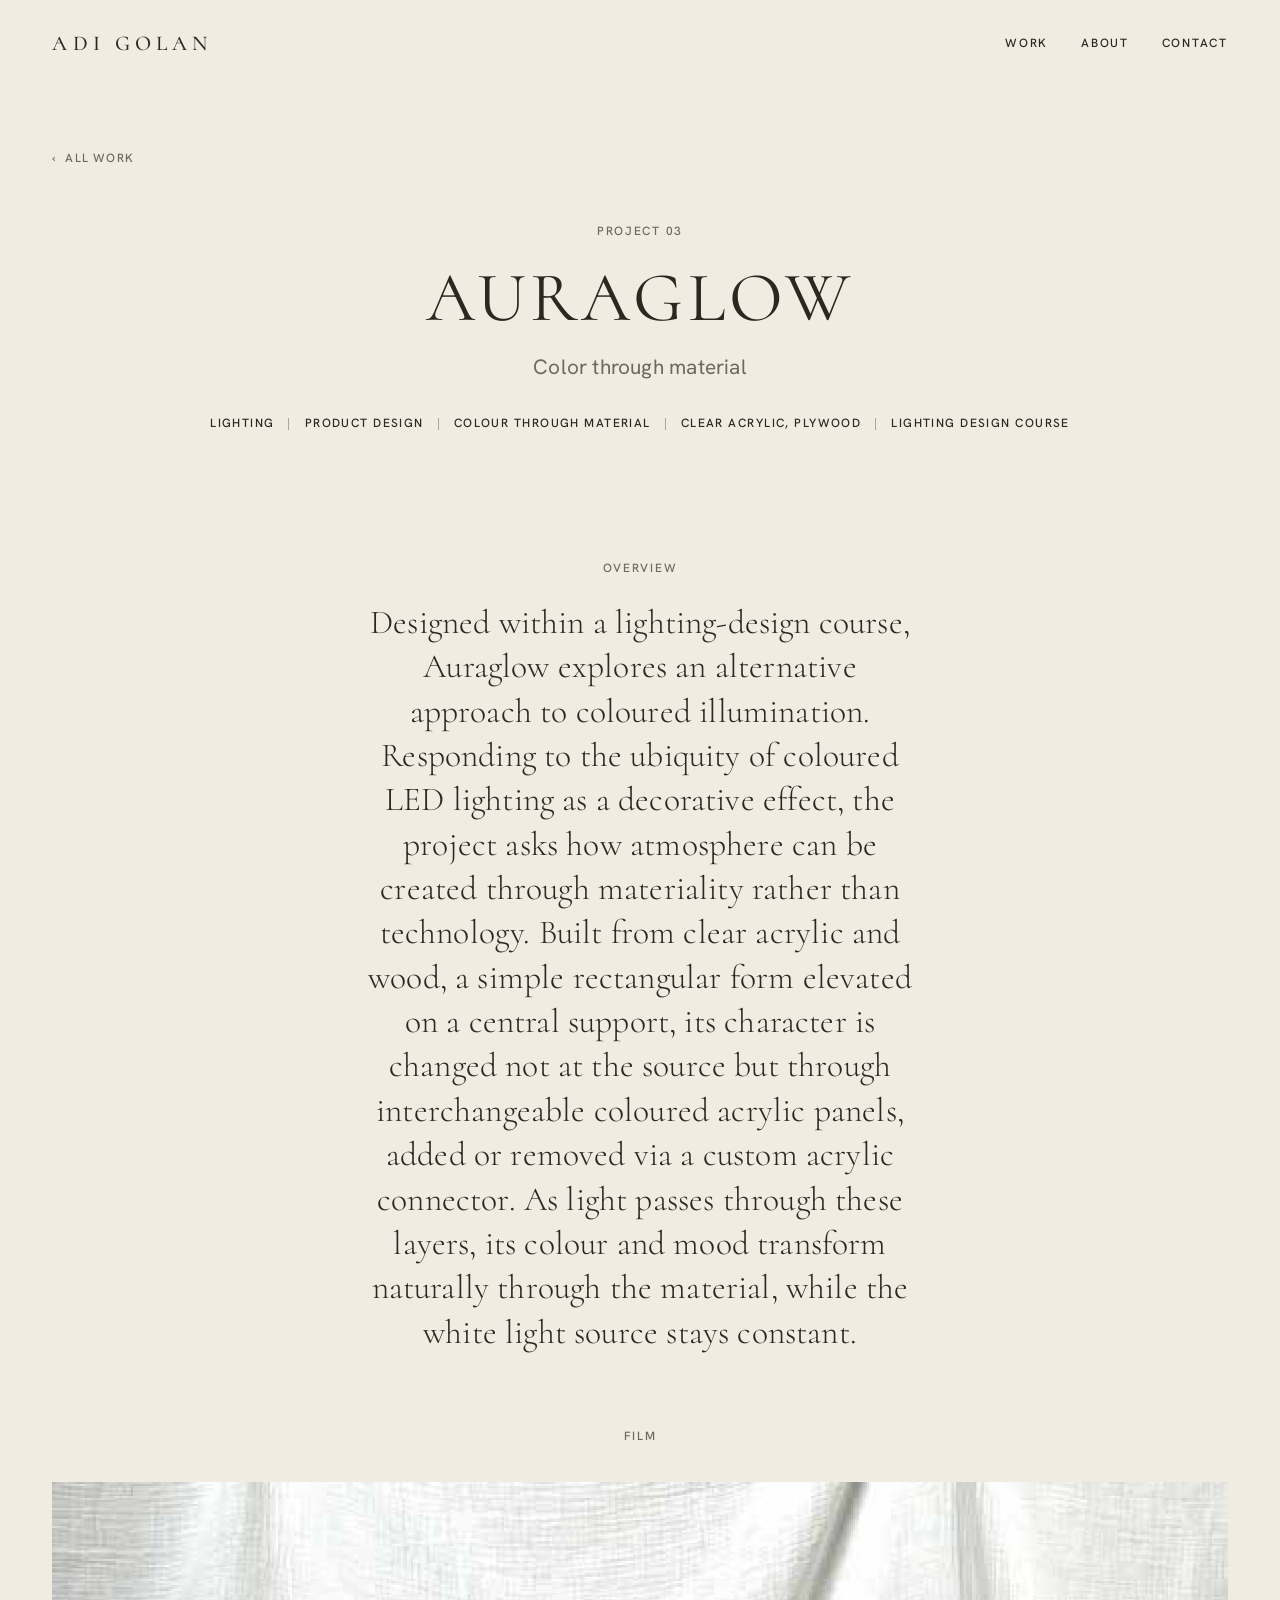
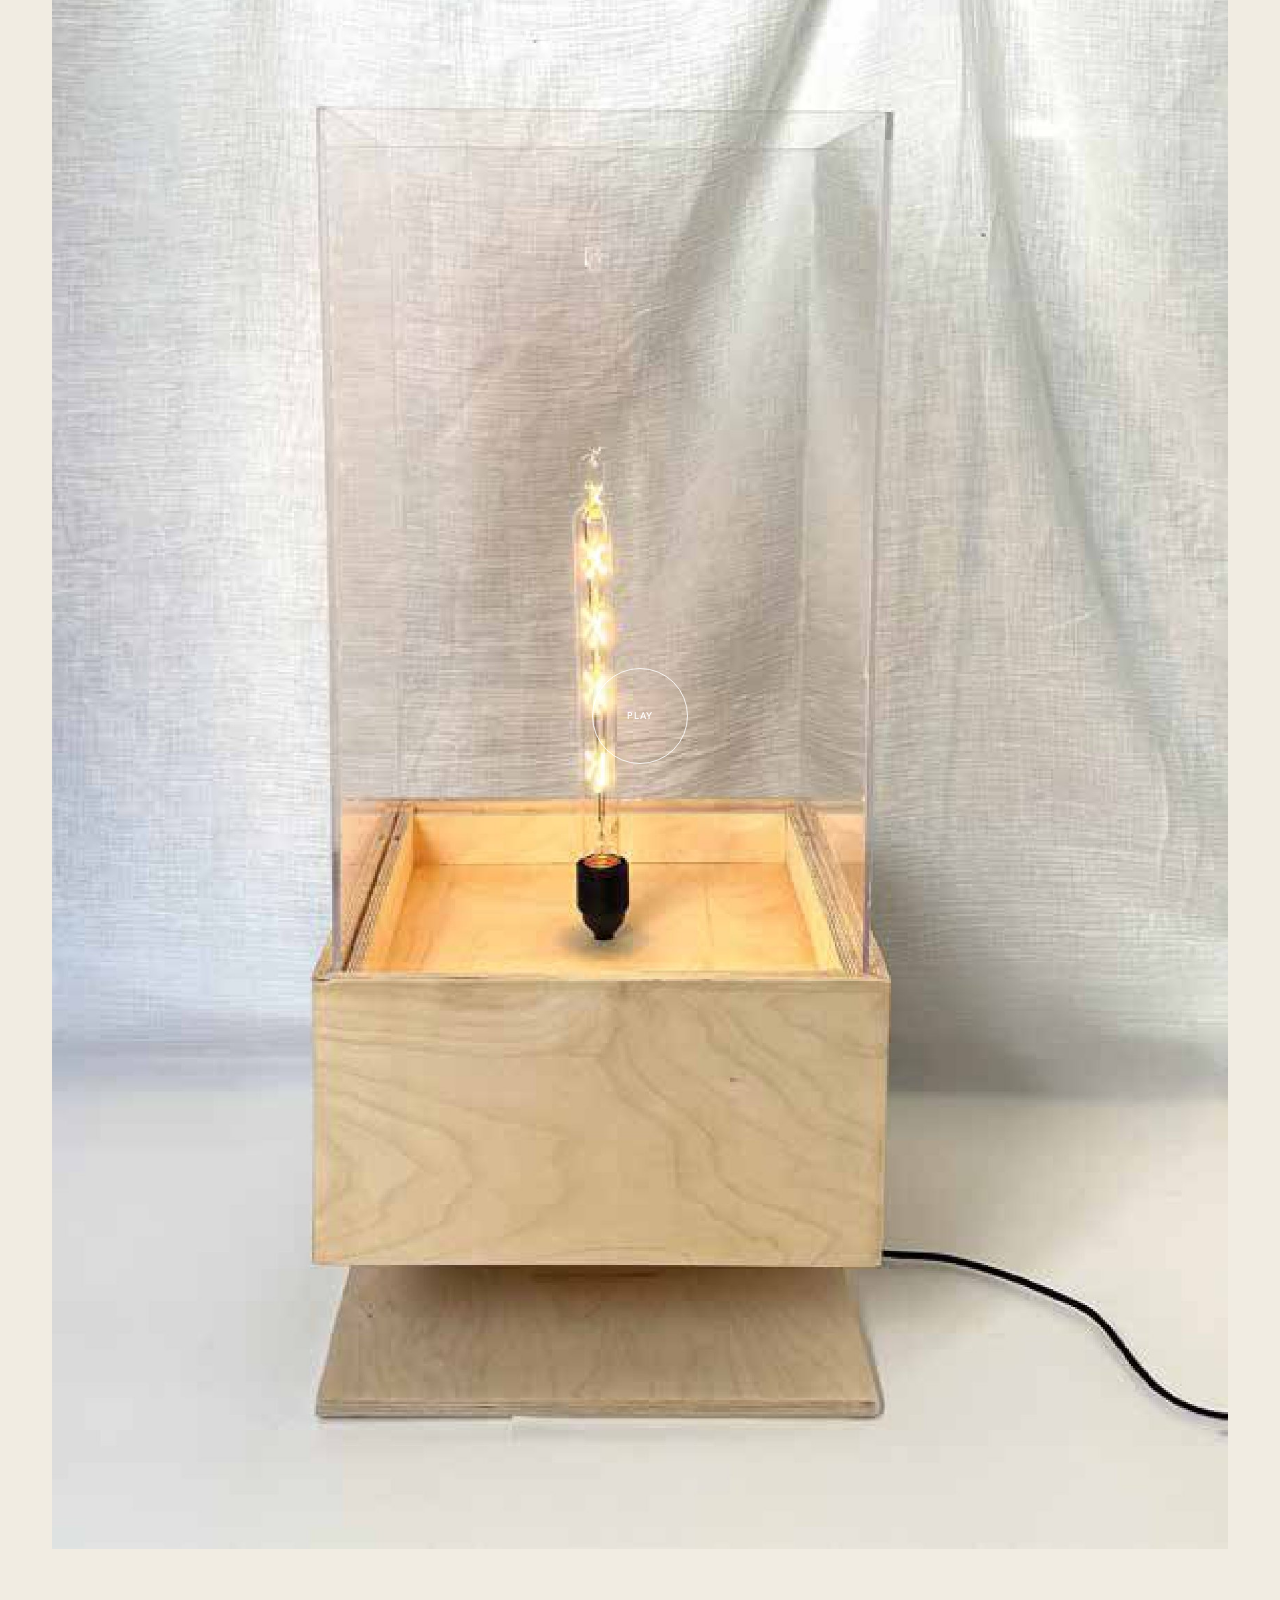
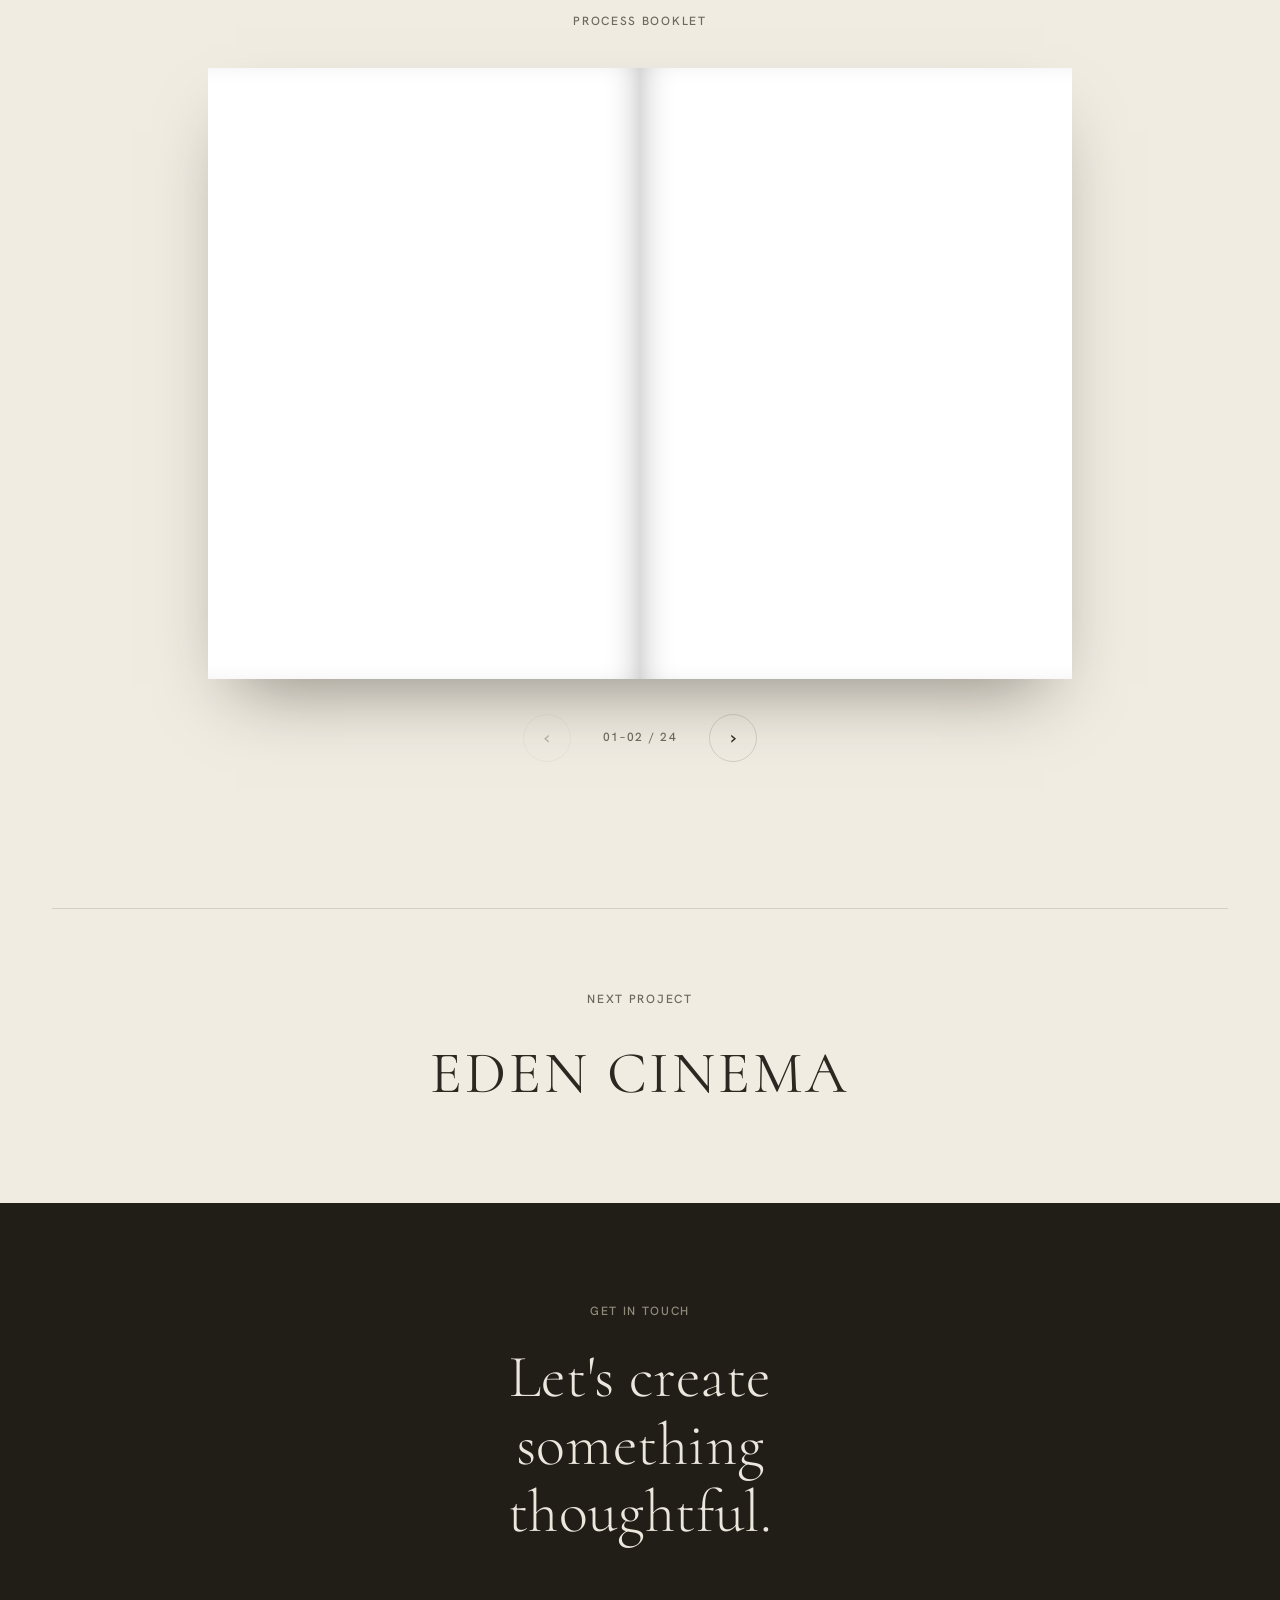
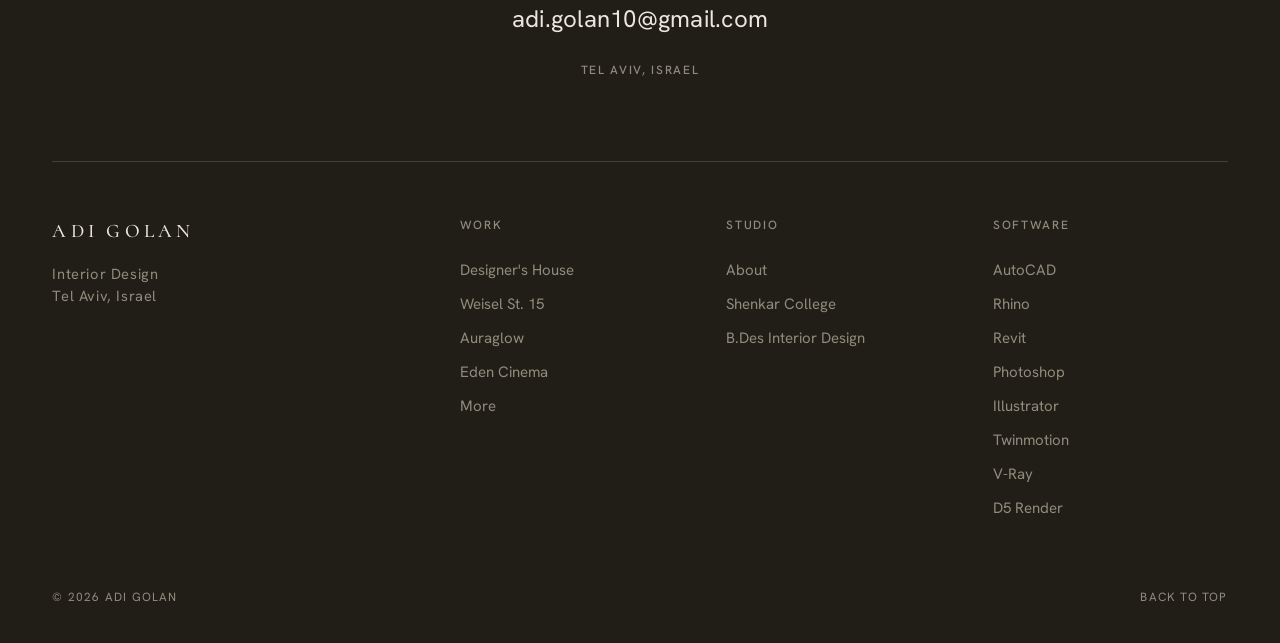
==== commit e0e2e612: "Booklet flipbook, centered gallery rows, remove phone + label" ====
--- a/auraglow.html
+++ b/auraglow.html
@@ -41,7 +41,14 @@
   </section></div>
   <section class="proj-section"><div class="wrap"><div class="seclabel"><span class="label">Film</span></div>
   <div class="videowrap reveal"><img class="vposter" src="assets/projects/aura-lamp/booklet-16.jpg" alt="" loading="lazy"><video preload="none" playsinline poster="assets/projects/aura-lamp/booklet-16.jpg"><source src="assets/projects/aura-lamp/lamp.mp4" type="video/mp4"></video><button class="playbtn" aria-label="Play film"><span class="circle"><span>Play</span></span></button></div>
-</div></section><section class="proj-section"><div class="wrap"><div class="seclabel"><span class="label">Process Booklet</span></div><div class="gal gal-4"><div class="shot reveal" data-lb="assets/projects/aura-lamp/booklet-01.jpg" data-cap="Auraglow booklet, page 01"><div class="frame" style="aspect-ratio:1 / 1.414"><img src="assets/projects/aura-lamp/booklet-01.jpg" width="1700" height="2412" alt="Auraglow booklet, page 01" loading="lazy"></div></div><div class="shot reveal" data-lb="assets/projects/aura-lamp/booklet-02.jpg" data-cap="Auraglow booklet, page 02"><div class="frame" style="aspect-ratio:1 / 1.414"><img src="assets/projects/aura-lamp/booklet-02.jpg" width="1700" height="2412" alt="Auraglow booklet, page 02" loading="lazy"></div></div><div class="shot reveal" data-lb="assets/projects/aura-lamp/booklet-03.jpg" data-cap="Auraglow booklet, page 03"><div class="frame" style="aspect-ratio:1 / 1.414"><img src="assets/projects/aura-lamp/booklet-03.jpg" width="1700" height="2412" alt="Auraglow booklet, page 03" loading="lazy"></div></div><div class="shot reveal" data-lb="assets/projects/aura-lamp/booklet-04.jpg" data-cap="Auraglow booklet, page 04"><div class="frame" style="aspect-ratio:1 / 1.414"><img src="assets/projects/aura-lamp/booklet-04.jpg" width="1700" height="2412" alt="Auraglow booklet, page 04" loading="lazy"></div></div><div class="shot reveal" data-lb="assets/projects/aura-lamp/booklet-05.jpg" data-cap="Auraglow booklet, page 05"><div class="frame" style="aspect-ratio:1 / 1.414"><img src="assets/projects/aura-lamp/booklet-05.jpg" width="1700" height="2412" alt="Auraglow booklet, page 05" loading="lazy"></div></div><div class="shot reveal" data-lb="assets/projects/aura-lamp/booklet-06.jpg" data-cap="Auraglow booklet, page 06"><div class="frame" style="aspect-ratio:1 / 1.414"><img src="assets/projects/aura-lamp/booklet-06.jpg" width="1700" height="2412" alt="Auraglow booklet, page 06" loading="lazy"></div></div><div class="shot reveal" data-lb="assets/projects/aura-lamp/booklet-07.jpg" data-cap="Auraglow booklet, page 07"><div class="frame" style="aspect-ratio:1 / 1.414"><img src="assets/projects/aura-lamp/booklet-07.jpg" width="1700" height="2412" alt="Auraglow booklet, page 07" loading="lazy"></div></div><div class="shot reveal" data-lb="assets/projects/aura-lamp/booklet-08.jpg" data-cap="Auraglow booklet, page 08"><div class="frame" style="aspect-ratio:1 / 1.414"><img src="assets/projects/aura-lamp/booklet-08.jpg" width="1700" height="2412" alt="Auraglow booklet, page 08" loading="lazy"></div></div><div class="shot reveal" data-lb="assets/projects/aura-lamp/booklet-09.jpg" data-cap="Auraglow booklet, page 09"><div class="frame" style="aspect-ratio:1 / 1.414"><img src="assets/projects/aura-lamp/booklet-09.jpg" width="1700" height="2412" alt="Auraglow booklet, page 09" loading="lazy"></div></div><div class="shot reveal" data-lb="assets/projects/aura-lamp/booklet-10.jpg" data-cap="Auraglow booklet, page 10"><div class="frame" style="aspect-ratio:1 / 1.414"><img src="assets/projects/aura-lamp/booklet-10.jpg" width="1700" height="2412" alt="Auraglow booklet, page 10" loading="lazy"></div></div><div class="shot reveal" data-lb="assets/projects/aura-lamp/booklet-11.jpg" data-cap="Auraglow booklet, page 11"><div class="frame" style="aspect-ratio:1 / 1.414"><img src="assets/projects/aura-lamp/booklet-11.jpg" width="1700" height="2412" alt="Auraglow booklet, page 11" loading="lazy"></div></div><div class="shot reveal" data-lb="assets/projects/aura-lamp/booklet-12.jpg" data-cap="Auraglow booklet, page 12"><div class="frame" style="aspect-ratio:1 / 1.414"><img src="assets/projects/aura-lamp/booklet-12.jpg" width="1700" height="2412" alt="Auraglow booklet, page 12" loading="lazy"></div></div><div class="shot reveal" data-lb="assets/projects/aura-lamp/booklet-13.jpg" data-cap="Auraglow booklet, page 13"><div class="frame" style="aspect-ratio:1 / 1.414"><img src="assets/projects/aura-lamp/booklet-13.jpg" width="1700" height="2412" alt="Auraglow booklet, page 13" loading="lazy"></div></div><div class="shot reveal" data-lb="assets/projects/aura-lamp/booklet-14.jpg" data-cap="Auraglow booklet, page 14"><div class="frame" style="aspect-ratio:1 / 1.414"><img src="assets/projects/aura-lamp/booklet-14.jpg" width="1700" height="2412" alt="Auraglow booklet, page 14" loading="lazy"></div></div><div class="shot reveal" data-lb="assets/projects/aura-lamp/booklet-15.jpg" data-cap="Auraglow booklet, page 15"><div class="frame" style="aspect-ratio:1 / 1.414"><img src="assets/projects/aura-lamp/booklet-15.jpg" width="1700" height="2412" alt="Auraglow booklet, page 15" loading="lazy"></div></div><div class="shot reveal" data-lb="assets/projects/aura-lamp/booklet-16.jpg" data-cap="Auraglow booklet, page 16"><div class="frame" style="aspect-ratio:1 / 1.414"><img src="assets/projects/aura-lamp/booklet-16.jpg" width="1700" height="2412" alt="Auraglow booklet, page 16" loading="lazy"></div></div><div class="shot reveal" data-lb="assets/projects/aura-lamp/booklet-17.jpg" data-cap="Auraglow booklet, page 17"><div class="frame" style="aspect-ratio:1 / 1.414"><img src="assets/projects/aura-lamp/booklet-17.jpg" width="1700" height="2412" alt="Auraglow booklet, page 17" loading="lazy"></div></div><div class="shot reveal" data-lb="assets/projects/aura-lamp/booklet-18.jpg" data-cap="Auraglow booklet, page 18"><div class="frame" style="aspect-ratio:1 / 1.414"><img src="assets/projects/aura-lamp/booklet-18.jpg" width="1700" height="2412" alt="Auraglow booklet, page 18" loading="lazy"></div></div><div class="shot reveal" data-lb="assets/projects/aura-lamp/booklet-19.jpg" data-cap="Auraglow booklet, page 19"><div class="frame" style="aspect-ratio:1 / 1.414"><img src="assets/projects/aura-lamp/booklet-19.jpg" width="1700" height="2412" alt="Auraglow booklet, page 19" loading="lazy"></div></div><div class="shot reveal" data-lb="assets/projects/aura-lamp/booklet-20.jpg" data-cap="Auraglow booklet, page 20"><div class="frame" style="aspect-ratio:1 / 1.414"><img src="assets/projects/aura-lamp/booklet-20.jpg" width="1700" height="2412" alt="Auraglow booklet, page 20" loading="lazy"></div></div><div class="shot reveal" data-lb="assets/projects/aura-lamp/booklet-21.jpg" data-cap="Auraglow booklet, page 21"><div class="frame" style="aspect-ratio:1 / 1.414"><img src="assets/projects/aura-lamp/booklet-21.jpg" width="1700" height="2412" alt="Auraglow booklet, page 21" loading="lazy"></div></div><div class="shot reveal" data-lb="assets/projects/aura-lamp/booklet-22.jpg" data-cap="Auraglow booklet, page 22"><div class="frame" style="aspect-ratio:1 / 1.414"><img src="assets/projects/aura-lamp/booklet-22.jpg" width="1700" height="2412" alt="Auraglow booklet, page 22" loading="lazy"></div></div><div class="shot reveal" data-lb="assets/projects/aura-lamp/booklet-23.jpg" data-cap="Auraglow booklet, page 23"><div class="frame" style="aspect-ratio:1 / 1.414"><img src="assets/projects/aura-lamp/booklet-23.jpg" width="1700" height="2412" alt="Auraglow booklet, page 23" loading="lazy"></div></div><div class="shot reveal" data-lb="assets/projects/aura-lamp/booklet-24.jpg" data-cap="Auraglow booklet, page 24"><div class="frame" style="aspect-ratio:1 / 1.414"><img src="assets/projects/aura-lamp/booklet-24.jpg" width="1700" height="2412" alt="Auraglow booklet, page 24" loading="lazy"></div></div></div><div class="dlwrap reveal"><a class="dl" href="assets/projects/aura-lamp/booklet.pdf" download>Read the full booklet (PDF)</a></div></div></section>
+</div></section><section class="proj-section"><div class="wrap"><div class="seclabel"><span class="label">Process Booklet</span></div>
+  <div class="flipbook reveal" data-pages="assets/projects/aura-lamp/booklet-01.jpg,assets/projects/aura-lamp/booklet-02.jpg,assets/projects/aura-lamp/booklet-03.jpg,assets/projects/aura-lamp/booklet-04.jpg,assets/projects/aura-lamp/booklet-05.jpg,assets/projects/aura-lamp/booklet-06.jpg,assets/projects/aura-lamp/booklet-07.jpg,assets/projects/aura-lamp/booklet-08.jpg,assets/projects/aura-lamp/booklet-09.jpg,assets/projects/aura-lamp/booklet-10.jpg,assets/projects/aura-lamp/booklet-11.jpg,assets/projects/aura-lamp/booklet-12.jpg,assets/projects/aura-lamp/booklet-13.jpg,assets/projects/aura-lamp/booklet-14.jpg,assets/projects/aura-lamp/booklet-15.jpg,assets/projects/aura-lamp/booklet-16.jpg,assets/projects/aura-lamp/booklet-17.jpg,assets/projects/aura-lamp/booklet-18.jpg,assets/projects/aura-lamp/booklet-19.jpg,assets/projects/aura-lamp/booklet-20.jpg,assets/projects/aura-lamp/booklet-21.jpg,assets/projects/aura-lamp/booklet-22.jpg,assets/projects/aura-lamp/booklet-23.jpg,assets/projects/aura-lamp/booklet-24.jpg" data-count="24" aria-label="Booklet, 24 pages"></div>
+  <div class="flip-nav">
+    <button class="flip-btn flip-prev" type="button" aria-label="Previous pages">&lsaquo;</button>
+    <span class="flip-counter" aria-live="polite"></span>
+    <button class="flip-btn flip-next" type="button" aria-label="Next pages">&rsaquo;</button>
+  </div><div class="dlwrap reveal"><a class="dl" href="assets/projects/aura-lamp/booklet.pdf" download>Read the full booklet (PDF)</a></div>
+</div></section>
   <div class="wrap"><section class="nextproj">
     <a href="eden-cinema.html">
       <span class="label">Next Project</span>
@@ -54,7 +61,7 @@
   <p class="label reveal">Get in touch</p>
   <p class="foot-lead reveal" style="--d:60ms">Let's create something thoughtful.</p>
   <a class="foot-mail reveal" style="--d:120ms" href="mailto:adi.golan10@gmail.com">adi.golan10@gmail.com</a>
-  <p class="label reveal" style="--d:160ms;margin-top:1.4rem;color:var(--foot-fg2)">+972 54 798 6969 &nbsp;&middot;&nbsp; Tel Aviv, Israel</p>
+  <p class="label reveal" style="--d:160ms;margin-top:1.4rem;color:var(--foot-fg2)">Tel Aviv, Israel</p>
   <div class="foot-top">
     <div class="foot-brand">Adi Golan<span>Interior Design<br>Tel Aviv, Israel</span></div>
     <div class="foot-col">
--- a/styles.css
+++ b/styles.css
@@ -194,16 +194,43 @@
 .bigfig:hover .frame img { transform: scale(1.02); }
 .figcap { display: flex; justify-content: center; gap: 1rem; flex-wrap: wrap; padding-top: 1rem; text-align: center; }
 
-.gal { display: grid; gap: clamp(.5rem, 1.4vw, 1.4rem); }
-.gal-2 { grid-template-columns: repeat(2, 1fr); }
-.gal-3 { grid-template-columns: repeat(3, 1fr); }
-.gal-4 { grid-template-columns: repeat(4, 1fr); }
+.gal { display: flex; flex-wrap: wrap; justify-content: center; gap: 1rem; }
+.gal-2 .shot { width: calc((100% - 1rem) / 2); }
+.gal-3 .shot { width: calc((100% - 2rem) / 3); }
+.gal-4 .shot { width: calc((100% - 3rem) / 4); }
 .shot { cursor: zoom-in; }
 .shot:hover img { transform: scale(1.04); }
 .gal.contain .frame { background: #fff; }
 .gal.contain .frame img { object-fit: contain; }
-@media (max-width: 860px) { .gal-3, .gal-4 { grid-template-columns: repeat(2, 1fr); } }
-@media (max-width: 520px) { .gal-2, .gal-3, .gal-4 { grid-template-columns: 1fr; } }
+@media (max-width: 860px) { .gal-3 .shot, .gal-4 .shot { width: calc((100% - 1rem) / 2); } }
+@media (max-width: 520px) { .gal-2 .shot, .gal-3 .shot, .gal-4 .shot { width: 100%; } }
+
+/* flipbook (Auraglow booklet) */
+.flipbook { --pageW: min(40vw, 27rem); display: flex; justify-content: center; perspective: 2600px; }
+@media (max-width: 719px) { .flipbook { --pageW: min(82vw, 23rem); } }
+.book { position: relative; display: flex; transform-style: preserve-3d; box-shadow: 0 34px 70px -28px rgba(35,32,26,.5); }
+.book.two { width: calc(var(--pageW) * 2); }
+.book.one { width: var(--pageW); }
+.pg { width: var(--pageW); aspect-ratio: 1 / 1.414; background: #fff; overflow: hidden; position: relative; }
+.pg img { width: 100%; height: 100%; object-fit: contain; display: block; }
+.book.two .pg-left { box-shadow: inset -20px 0 34px -22px rgba(0,0,0,.32); }
+.book.two .pg-right { box-shadow: inset 20px 0 34px -22px rgba(0,0,0,.32); }
+.book.two .pg-left, .book.two .pg-right, .pg-solo { cursor: pointer; }
+.leaf { position: absolute; top: 0; width: var(--pageW); height: 100%; transform-style: preserve-3d; transition: transform .85s var(--ease); z-index: 6; }
+.leaf.right { right: 0; transform-origin: left center; }
+.leaf.left { left: 0; transform-origin: right center; }
+.leaf.right.turn { transform: rotateY(-178deg); }
+.leaf.left.turn { transform: rotateY(178deg); }
+.leaf-face { position: absolute; inset: 0; backface-visibility: hidden; background: #fff; overflow: hidden; box-shadow: 0 0 40px -10px rgba(0,0,0,.25); }
+.leaf-face img { width: 100%; height: 100%; object-fit: contain; display: block; }
+.leaf-back { transform: rotateY(180deg); }
+
+.flip-nav { display: flex; align-items: center; justify-content: center; gap: clamp(1.2rem, 3vw, 2rem); margin-top: clamp(1.4rem, 4vh, 2.2rem); }
+.flip-btn { width: 48px; height: 48px; border: 1px solid var(--line); border-radius: 50%; display: grid; place-items: center; font-size: 1.3rem; line-height: 1; color: var(--ink); transition: background .3s var(--ease), color .3s var(--ease), border-color .3s var(--ease), transform .15s ease, opacity .3s; }
+.flip-btn:hover:not(:disabled) { background: var(--ink); color: var(--paper); border-color: var(--ink); }
+.flip-btn:active:not(:disabled) { transform: scale(.93); }
+.flip-btn:disabled { opacity: .28; cursor: default; }
+.flip-counter { font-family: var(--sans); font-size: var(--fs-label); font-weight: 500; letter-spacing: .14em; text-transform: uppercase; color: var(--ink-2); min-width: 10ch; text-align: center; font-variant-numeric: tabular-nums; }
 
 .figtext { color: var(--ink-2); max-width: 64ch; margin: 2rem auto 0; }
 .figtext h4 { font-family: var(--serif); font-weight: 500; font-size: clamp(1.3rem, 1rem + .9vw, 1.8rem); color: var(--ink); margin: 2rem 0 .5rem; letter-spacing: .02em; }
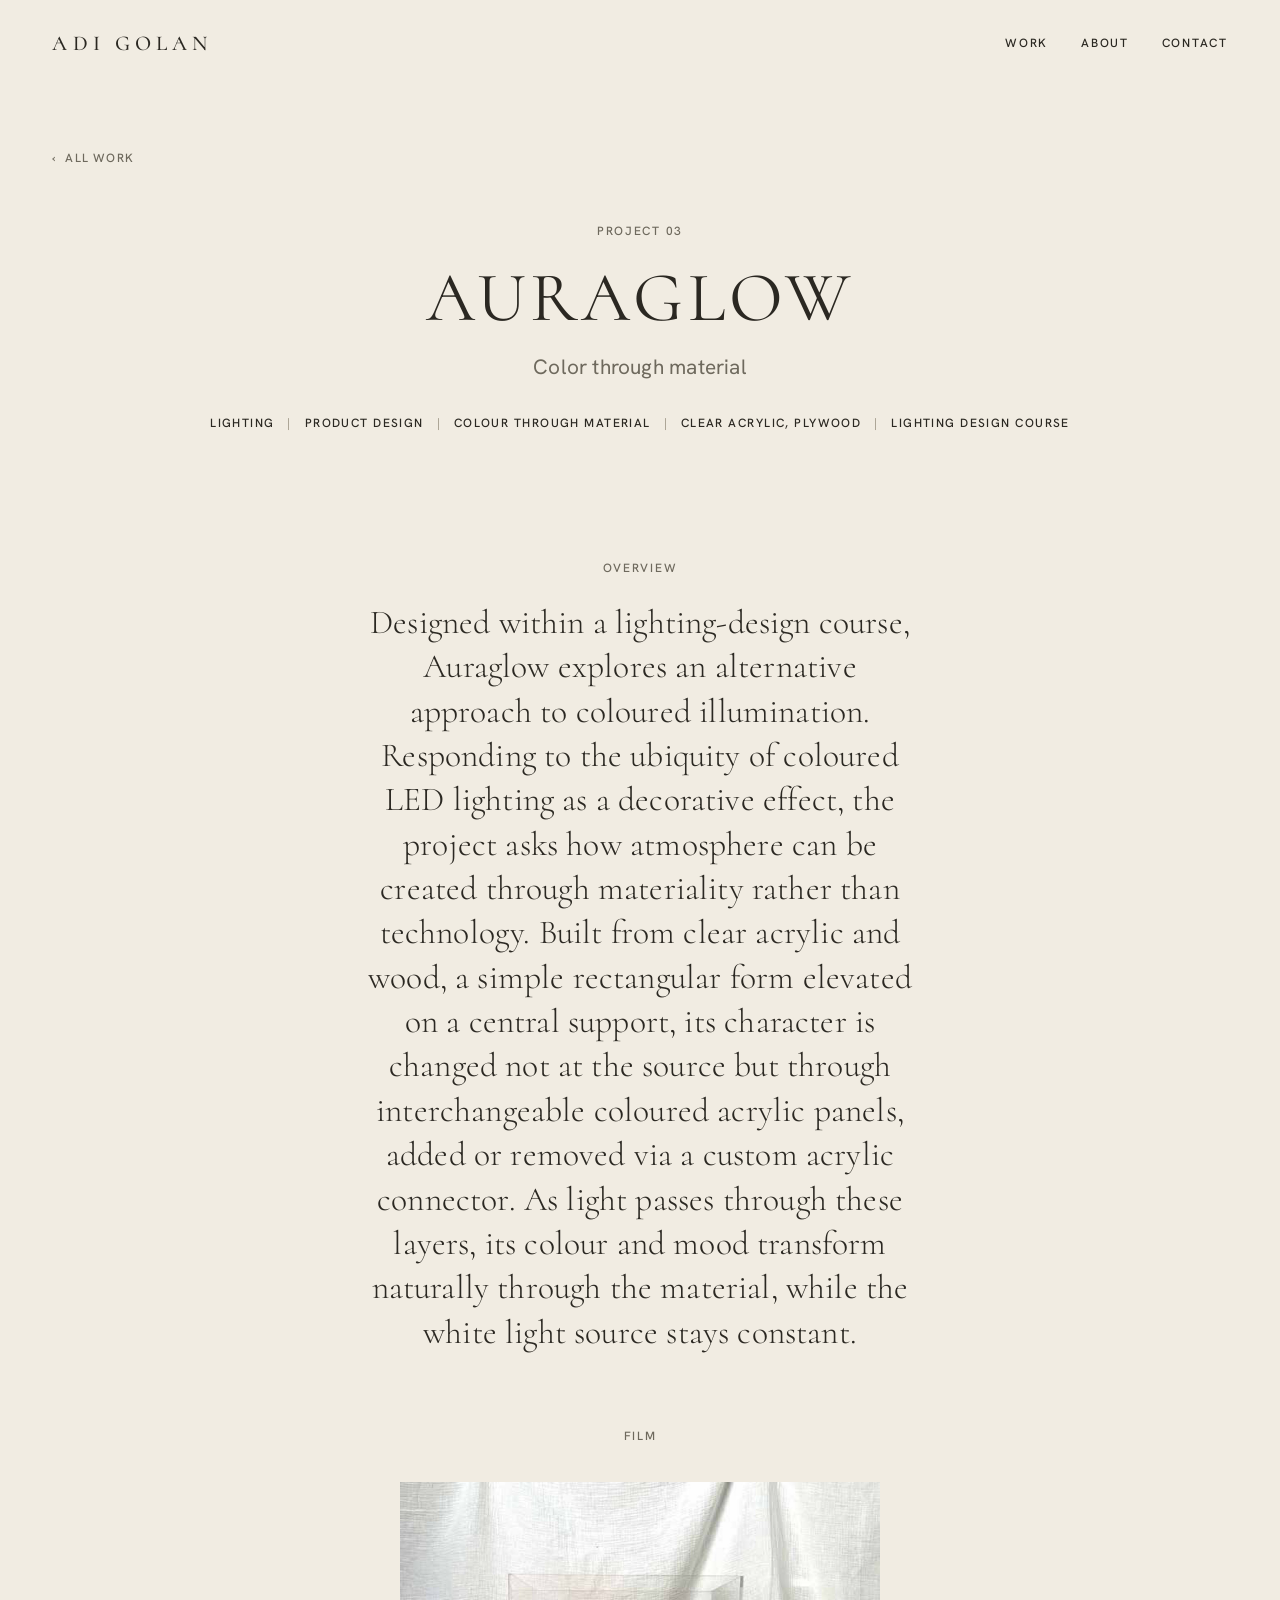
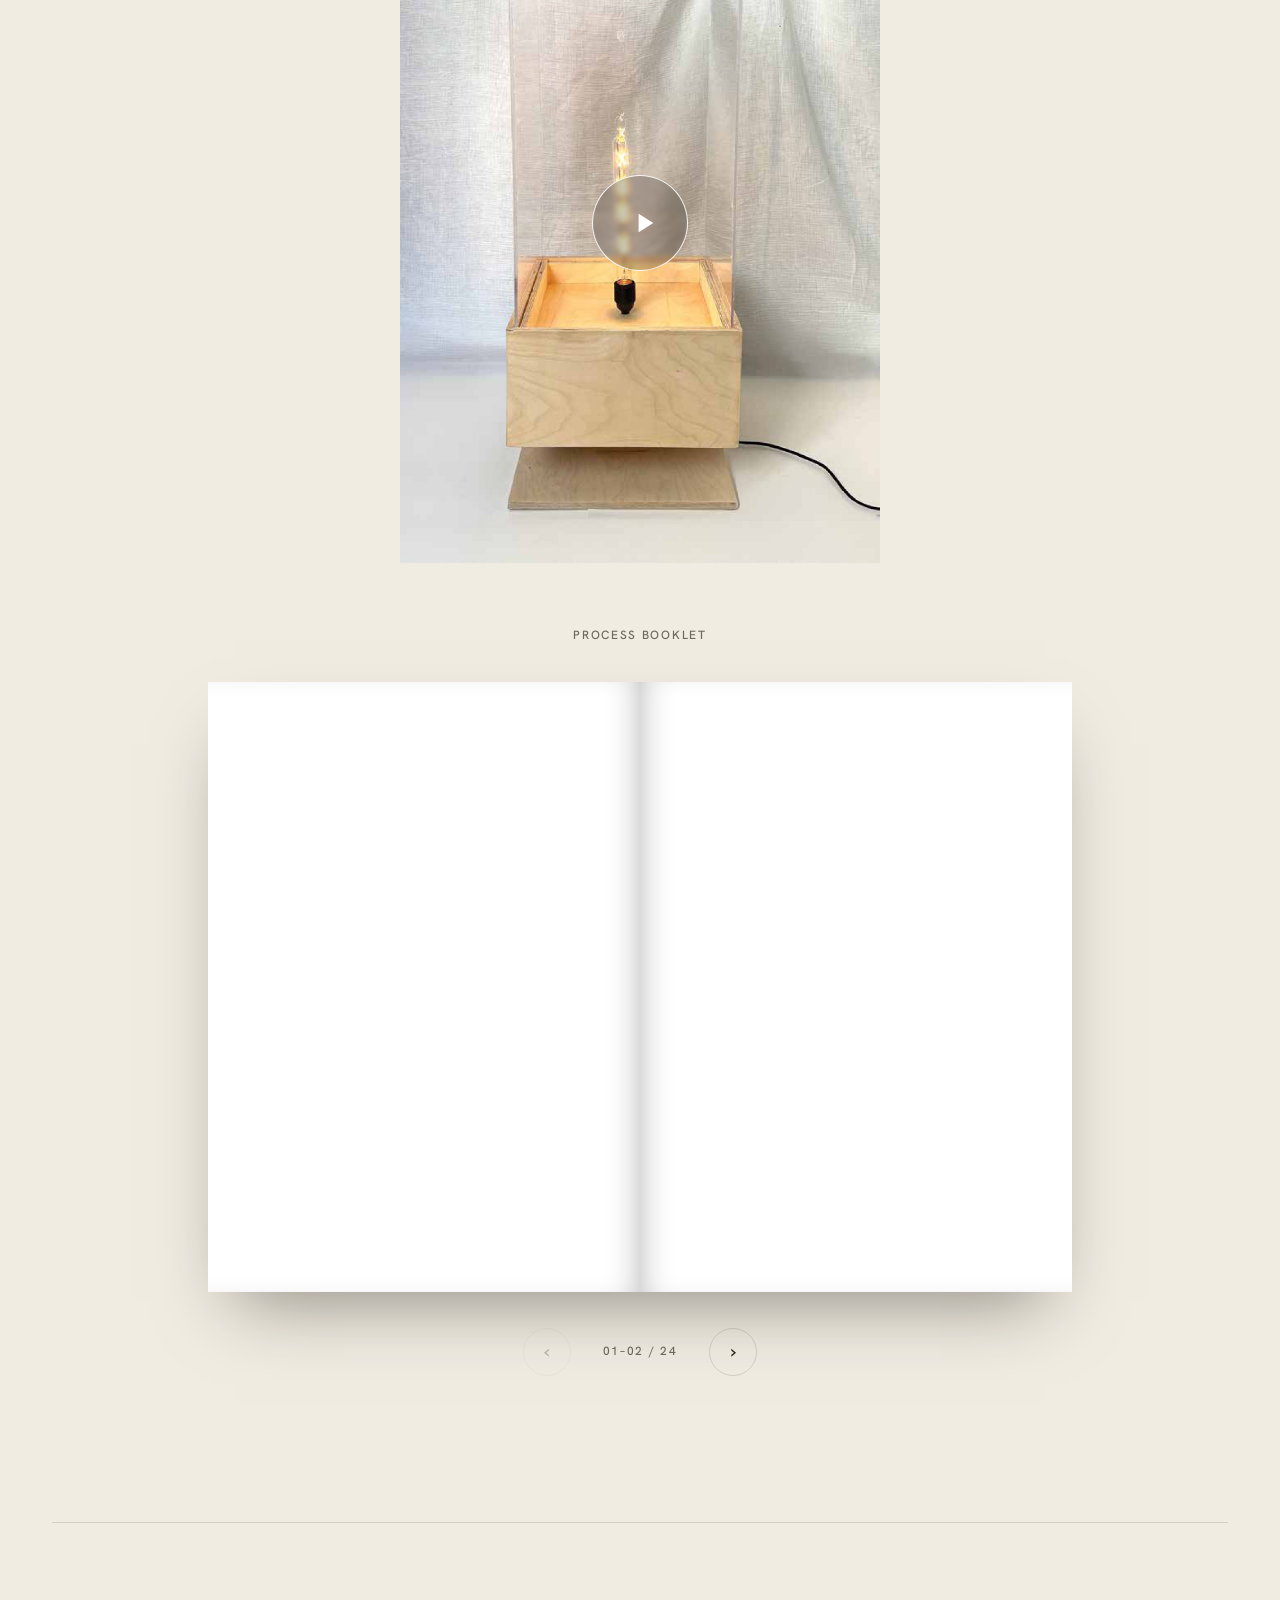
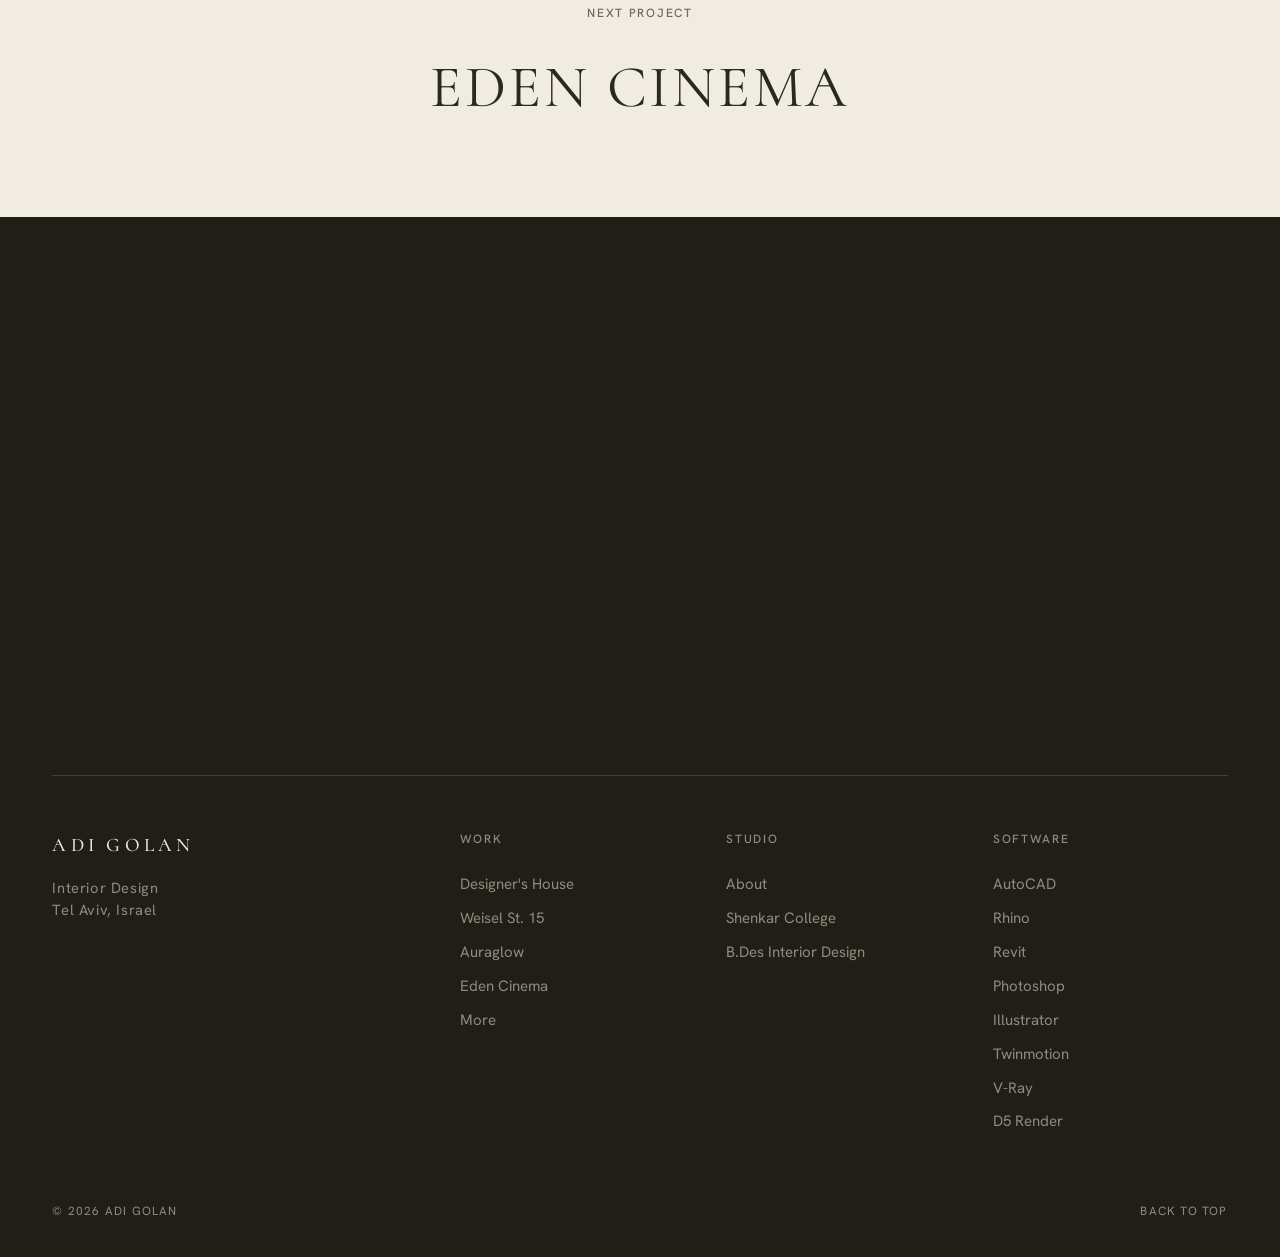
==== commit cea2af47: "Hero in all caps + state BA in Interior Design; contain Auraglow film with play icon Co-Authored-By:" ====
--- a/auraglow.html
+++ b/auraglow.html
@@ -8,7 +8,9 @@
 <meta property="og:title" content="Auraglow · Adi Golan">
 <meta property="og:description" content="A lamp that colours light through interchangeable material, not technology.">
 <meta property="og:type" content="website">
-<link rel="icon" href="data:image/svg+xml,%3Csvg xmlns='http://www.w3.org/2000/svg' viewBox='0 0 32 32'%3E%3Crect width='32' height='32' fill='%232B2822'/%3E%3Ctext x='16' y='22' font-family='Georgia,serif' font-size='15' letter-spacing='1' fill='%23F1ECE2' text-anchor='middle'%3EAG%3C/text%3E%3C/svg%3E">
+<link rel="icon" type="image/svg+xml" href="favicon.svg">
+<link rel="icon" type="image/png" sizes="32x32" href="favicon-32.png">
+<link rel="apple-touch-icon" href="apple-touch-icon.png">
 <link rel="preconnect" href="https://fonts.googleapis.com">
 <link rel="preconnect" href="https://fonts.gstatic.com" crossorigin>
 <link href="https://fonts.googleapis.com/css2?family=Cormorant:ital,wght@0,300;0,400;0,500;1,400&family=Hanken+Grotesk:wght@300;400;500;600&display=swap" rel="stylesheet">
@@ -40,7 +42,7 @@
     <p class="lead-txt reveal" style="--d:80ms">Designed within a lighting-design course, Auraglow explores an alternative approach to coloured illumination. Responding to the ubiquity of coloured LED lighting as a decorative effect, the project asks how atmosphere can be created through materiality rather than technology. Built from clear acrylic and wood, a simple rectangular form elevated on a central support, its character is changed not at the source but through interchangeable coloured acrylic panels, added or removed via a custom acrylic connector. As light passes through these layers, its colour and mood transform naturally through the material, while the white light source stays constant.</p>
   </section></div>
   <section class="proj-section"><div class="wrap"><div class="seclabel"><span class="label">Film</span></div>
-  <div class="videowrap reveal"><img class="vposter" src="assets/projects/aura-lamp/booklet-16.jpg" alt="" loading="lazy"><video preload="none" playsinline poster="assets/projects/aura-lamp/booklet-16.jpg"><source src="assets/projects/aura-lamp/lamp.mp4" type="video/mp4"></video><button class="playbtn" aria-label="Play film"><span class="circle"><span>Play</span></span></button></div>
+  <div class="videowrap reveal"><img class="vposter" src="assets/projects/aura-lamp/booklet-16.jpg" alt="" loading="lazy"><video preload="none" playsinline poster="assets/projects/aura-lamp/booklet-16.jpg"><source src="assets/projects/aura-lamp/lamp.mp4" type="video/mp4"></video><button class="playbtn" aria-label="Play film"><span class="circle"><svg viewBox="0 0 24 24" aria-hidden="true" focusable="false"><path d="M8 5v14l11-7z"/></svg></span></button></div>
 </div></section><section class="proj-section"><div class="wrap"><div class="seclabel"><span class="label">Process Booklet</span></div>
   <div class="flipbook reveal" data-pages="assets/projects/aura-lamp/booklet-01.jpg,assets/projects/aura-lamp/booklet-02.jpg,assets/projects/aura-lamp/booklet-03.jpg,assets/projects/aura-lamp/booklet-04.jpg,assets/projects/aura-lamp/booklet-05.jpg,assets/projects/aura-lamp/booklet-06.jpg,assets/projects/aura-lamp/booklet-07.jpg,assets/projects/aura-lamp/booklet-08.jpg,assets/projects/aura-lamp/booklet-09.jpg,assets/projects/aura-lamp/booklet-10.jpg,assets/projects/aura-lamp/booklet-11.jpg,assets/projects/aura-lamp/booklet-12.jpg,assets/projects/aura-lamp/booklet-13.jpg,assets/projects/aura-lamp/booklet-14.jpg,assets/projects/aura-lamp/booklet-15.jpg,assets/projects/aura-lamp/booklet-16.jpg,assets/projects/aura-lamp/booklet-17.jpg,assets/projects/aura-lamp/booklet-18.jpg,assets/projects/aura-lamp/booklet-19.jpg,assets/projects/aura-lamp/booklet-20.jpg,assets/projects/aura-lamp/booklet-21.jpg,assets/projects/aura-lamp/booklet-22.jpg,assets/projects/aura-lamp/booklet-23.jpg,assets/projects/aura-lamp/booklet-24.jpg" data-count="24" aria-label="Booklet, 24 pages"></div>
   <div class="flip-nav">
--- a/styles.css
+++ b/styles.css
@@ -103,7 +103,7 @@
 .hero-overlay { position: absolute; inset: auto 0 clamp(3.5rem, 11vh, 8rem) 0; z-index: 2; text-align: center; color: #fff; padding-inline: var(--pad); }
 .hero-eyebrow { font-family: var(--sans); font-size: var(--fs-label); font-weight: 500; letter-spacing: .26em; text-transform: uppercase; opacity: .92; }
 .hero-name { font-family: var(--serif); font-weight: 400; font-size: clamp(2.6rem, 1.6rem + 4vw, 6rem); letter-spacing: .12em; text-transform: uppercase; line-height: 1; margin: clamp(1rem, 2.5vh, 1.6rem) 0 clamp(1.2rem, 3vh, 2rem); }
-.hero-bio { font-family: var(--sans); font-weight: 300; font-size: clamp(1rem, .92rem + .5vw, 1.3rem); line-height: 1.5; max-width: 52ch; margin-inline: auto; opacity: .96; }
+.hero-bio { font-family: var(--sans); font-weight: 300; font-size: clamp(1rem, .92rem + .5vw, 1.3rem); line-height: 1.55; max-width: 50ch; margin-inline: auto; opacity: .96; text-transform: uppercase; letter-spacing: .04em; }
 .hero-scroll { position: absolute; bottom: clamp(1.2rem, 3vh, 2rem); left: 50%; transform: translateX(-50%); z-index: 2; color: #fff; font-family: var(--sans); font-size: var(--fs-label); letter-spacing: .2em; text-transform: uppercase; opacity: 0; animation: bob 2.6s var(--ease) infinite; }
 body.loaded .hero-scroll { opacity: .82; transition: opacity 1s ease 1.15s; }
 @keyframes bob { 0%,100% { transform: translate(-50%, 0); } 50% { transform: translate(-50%, 6px); } }
@@ -122,7 +122,8 @@
 .section-head { display: flex; align-items: baseline; justify-content: space-between; gap: 1rem; flex-wrap: wrap; padding-bottom: clamp(2.6rem, 6vh, 4.5rem); }
 .section-head h2 { font-family: var(--serif); font-weight: 400; font-size: var(--fs-h2); letter-spacing: .01em; line-height: 1; }
 
-.project-grid { display: grid; grid-template-columns: repeat(3, 1fr); gap: clamp(2.2rem, 1.2rem + 3vw, 4.5rem) clamp(1.4rem, .8rem + 2vw, 2.6rem); }
+.project-grid { --col-gap: clamp(1.4rem, .8rem + 2vw, 2.6rem); display: flex; flex-wrap: wrap; justify-content: center; gap: clamp(2.2rem, 1.2rem + 3vw, 4.5rem) var(--col-gap); }
+.project-grid .project-link { width: calc((100% - 2 * var(--col-gap)) / 3); }
 .project-link { display: block; }
 .project-link .frame { aspect-ratio: 4 / 3; }
 .project-link:hover .frame img { transform: scale(1.04); }
@@ -140,12 +141,8 @@
 .project-link .frame img, .bigfig .frame img, .shot .frame img { transform: scale(1.045); }
 .project-link.in .frame img, .bigfig.in .frame img, .shot.in .frame img { transform: scale(1); transition: transform 1.8s var(--ease); }
 .project-meta { font-family: var(--sans); font-size: var(--fs-label); font-weight: 500; letter-spacing: .12em; text-transform: uppercase; color: var(--ink-3); }
-@media (max-width: 860px) { .project-grid { grid-template-columns: repeat(2, 1fr); } }
-/* center a lone last card in the 2-col (tablet) band so it isn't stranded left */
-@media (min-width: 541px) and (max-width: 860px) {
-  .project-grid .project-link:last-child:nth-child(odd) { grid-column: 1 / -1; max-width: calc(50% - 1rem); margin-inline: auto; }
-}
-@media (max-width: 540px) { .project-grid { grid-template-columns: 1fr; gap: 2.6rem; } }
+@media (max-width: 860px) { .project-grid .project-link { width: calc((100% - var(--col-gap)) / 2); } }
+@media (max-width: 540px) { .project-grid { gap: 2.6rem; } .project-grid .project-link { width: 100%; } }
 
 /* ======================================================= contact + footer */
 .foot { background: var(--foot-bg); color: var(--foot-fg); padding: clamp(4.5rem, 11vh, 9.5rem) 0 clamp(1.8rem, 4vh, 2.6rem); text-align: center; }
@@ -192,6 +189,8 @@
 .proj-section .seclabel .label { text-align: center; }
 .bigfig .frame img { transition: transform 1.8s var(--ease); }
 .bigfig:hover .frame img { transform: scale(1.02); }
+/* project hero image: contained + a bit smaller (not full-screen) */
+.hero-fig .frame { max-width: 66rem; margin-inline: auto; }
 .figcap { display: flex; justify-content: center; gap: 1rem; flex-wrap: wrap; padding-top: 1rem; text-align: center; }
 
 .gal { display: flex; flex-wrap: wrap; justify-content: center; gap: 1rem; }
@@ -237,13 +236,13 @@
 .figtext h4:first-child { margin-top: 0; }
 .figtext em { font-style: italic; color: var(--ink); }
 
-.videowrap { position: relative; background: #161510; overflow: hidden; }
-.videowrap video { width: 100%; display: block; }
+.videowrap { position: relative; background: #161510; overflow: hidden; max-width: 30rem; margin-inline: auto; aspect-ratio: 1700 / 2412; }
+.videowrap video { position: absolute; inset: 0; width: 100%; height: 100%; object-fit: cover; display: block; }
 .videowrap .vposter { position: absolute; inset: 0; width: 100%; height: 100%; object-fit: cover; transition: opacity .6s; }
 .videowrap .playbtn { position: absolute; inset: 0; display: grid; place-items: center; z-index: 3; transition: opacity .4s; cursor: pointer; }
-.videowrap .playbtn .circle { width: clamp(64px, 8vw, 96px); height: clamp(64px, 8vw, 96px); border-radius: 50%; border: 1px solid rgba(255,255,255,.85); display: grid; place-items: center; transition: transform .5s var(--ease), background .4s; }
-.videowrap .playbtn .circle span { font-family: var(--sans); font-size: .62rem; font-weight: 500; letter-spacing: .12em; color: #fff; text-transform: uppercase; }
-.videowrap:hover .playbtn .circle { transform: scale(1.08); background: rgba(255,255,255,.14); }
+.videowrap .playbtn .circle { width: clamp(64px, 8vw, 96px); height: clamp(64px, 8vw, 96px); border-radius: 50%; border: 1px solid rgba(255,255,255,.9); background: rgba(0,0,0,.2); backdrop-filter: blur(2px); display: grid; place-items: center; transition: transform .5s var(--ease), background .4s; }
+.videowrap .playbtn .circle svg { width: 34%; height: 34%; fill: #fff; margin-left: 8%; }
+.videowrap:hover .playbtn .circle { transform: scale(1.08); background: rgba(255,255,255,.18); }
 .videowrap.playing .playbtn, .videowrap.playing .vposter { opacity: 0; pointer-events: none; }
 
 .dl { display: inline-flex; align-items: center; gap: .6rem; font-family: var(--sans); font-size: var(--fs-label); font-weight: 500; letter-spacing: .1em; text-transform: uppercase; border: 1px solid var(--line); padding: .85rem 1.4rem; border-radius: 100px; transition: background .35s, color .35s, border-color .35s; }
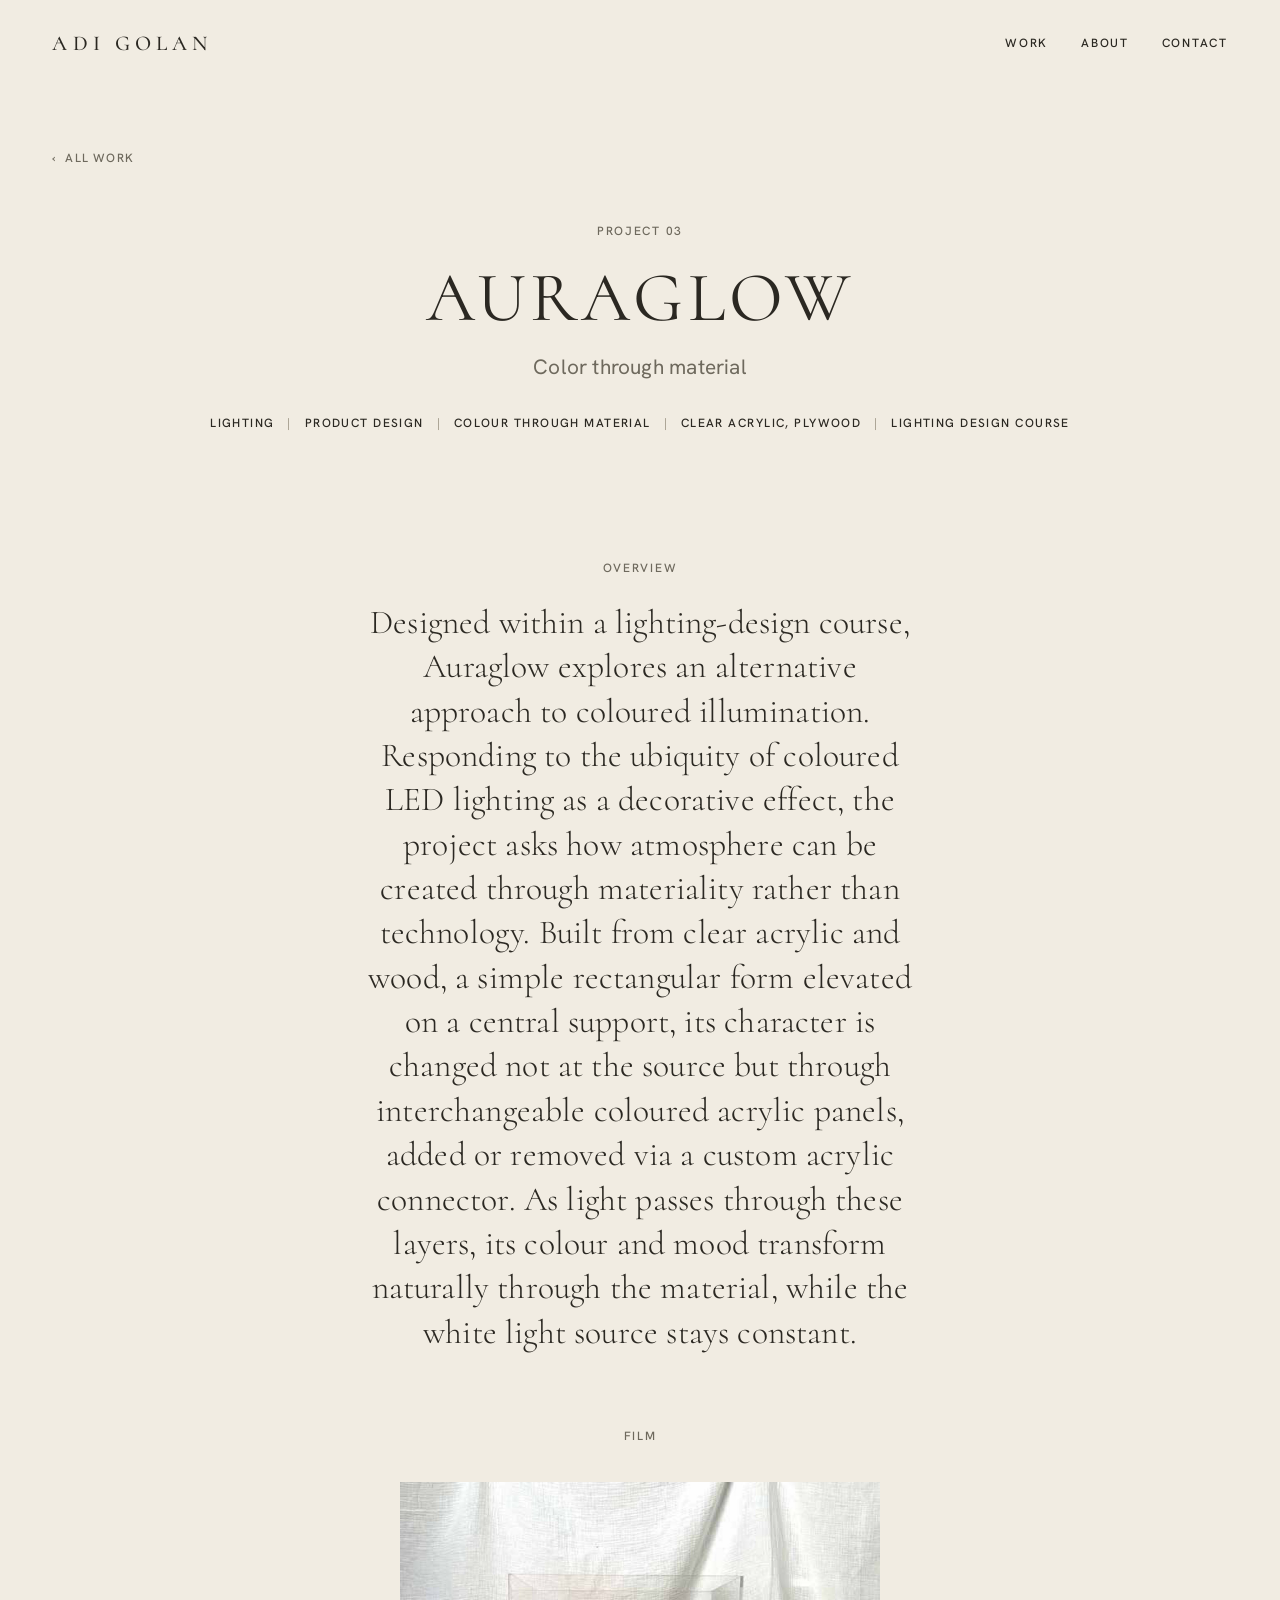
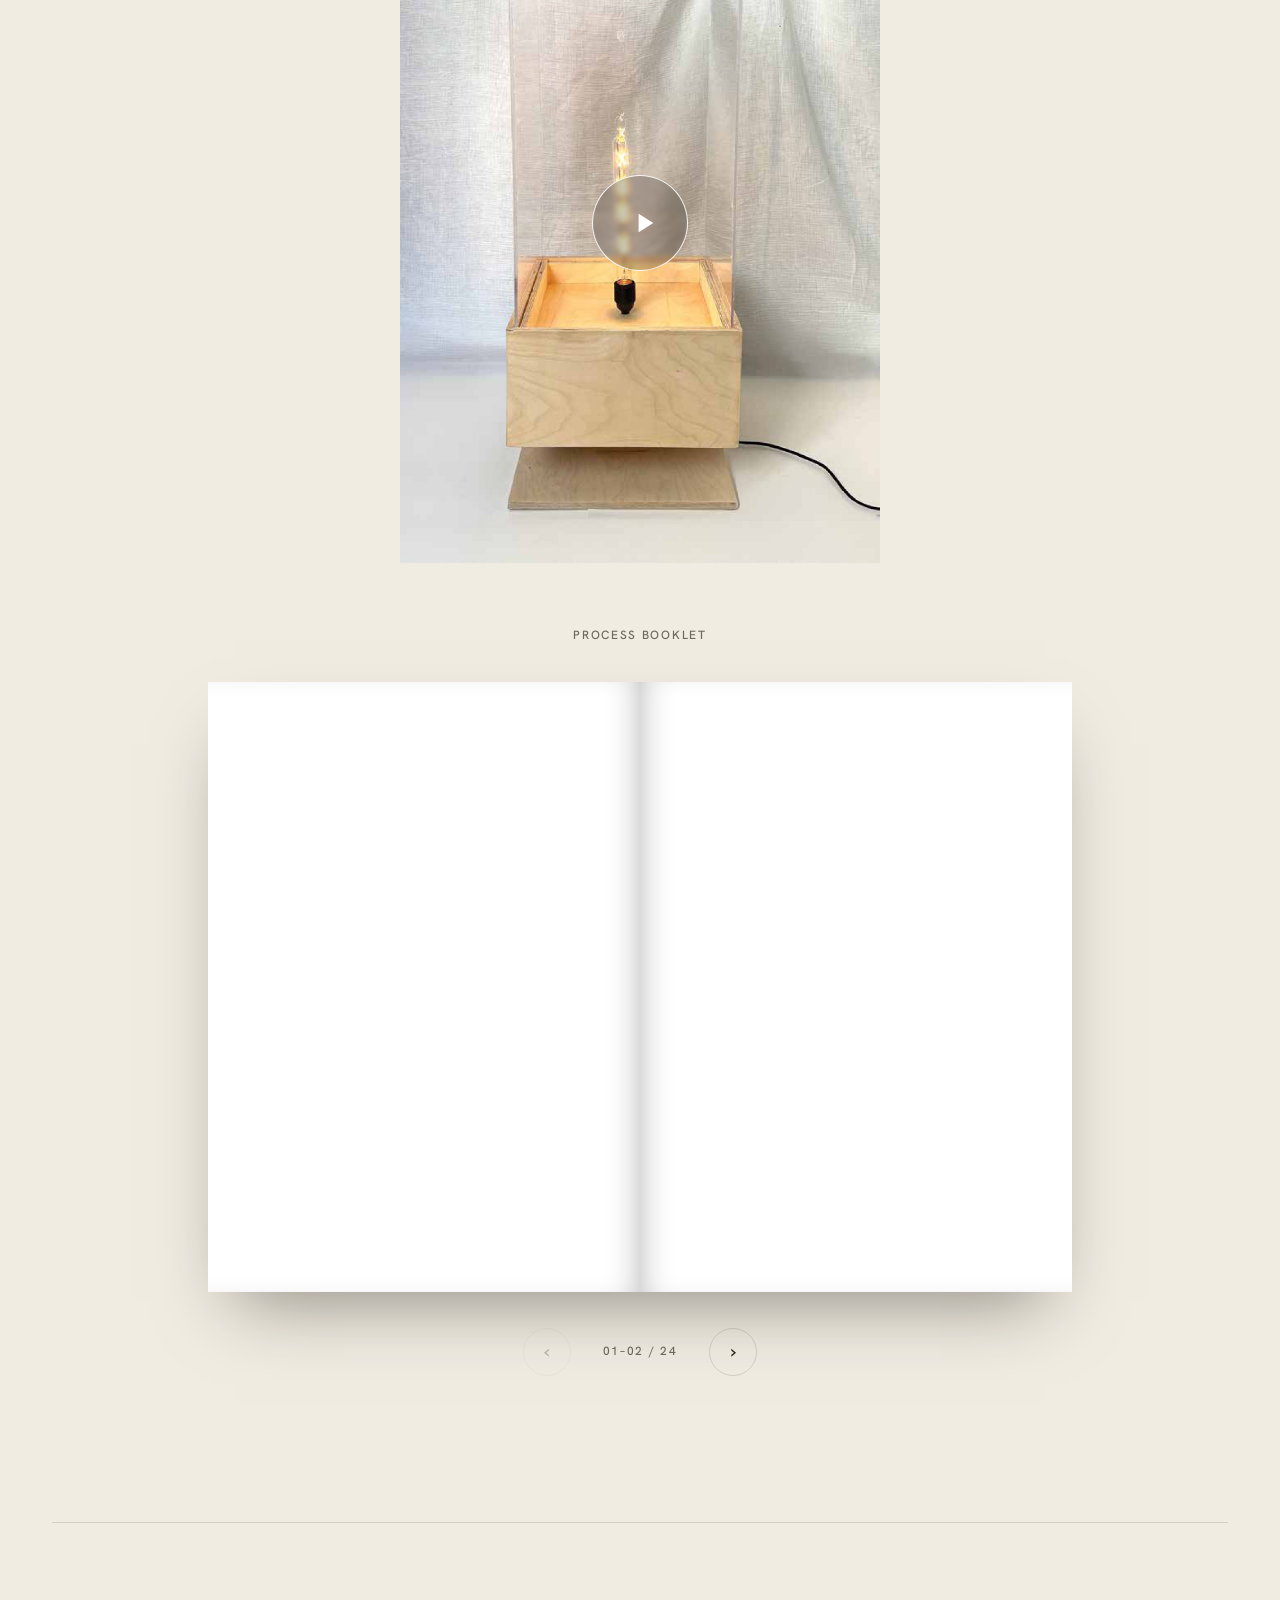
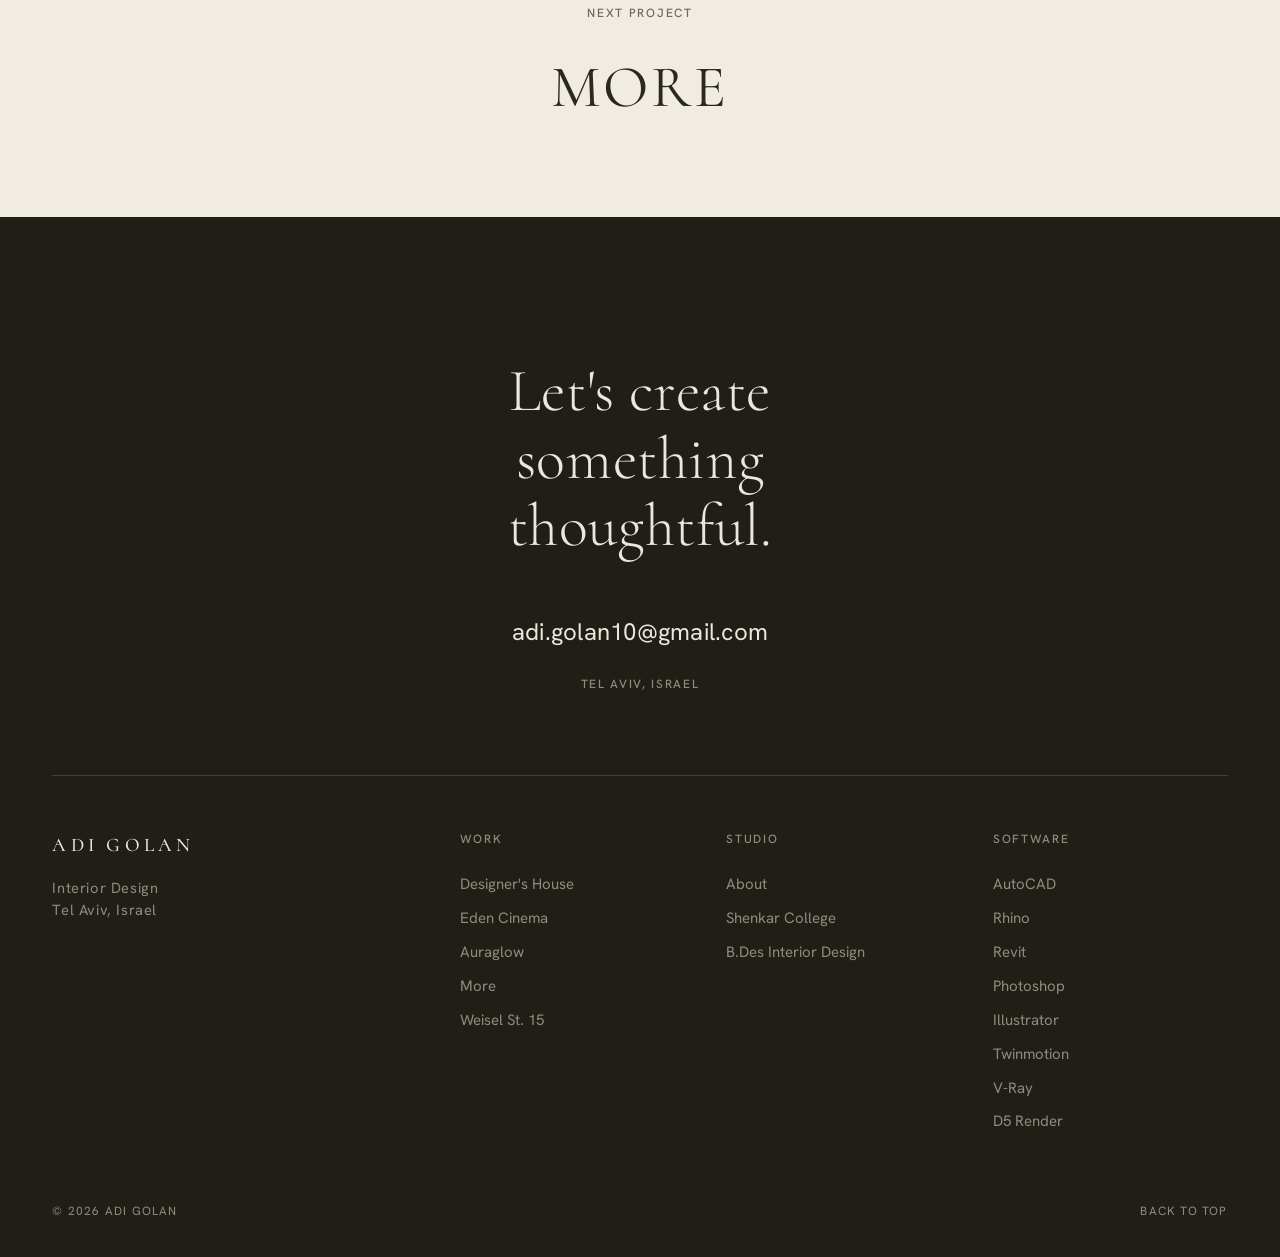
==== commit adf68453: "Adi feedback pass: reorder + renumber projects, fix card crops (no white margins), bolder Auraglow c" ====
--- a/auraglow.html
+++ b/auraglow.html
@@ -52,9 +52,9 @@
   </div><div class="dlwrap reveal"><a class="dl" href="assets/projects/aura-lamp/booklet.pdf" download>Read the full booklet (PDF)</a></div>
 </div></section>
   <div class="wrap"><section class="nextproj">
-    <a href="eden-cinema.html">
+    <a href="more.html">
       <span class="label">Next Project</span>
-      <span class="npt">Eden Cinema</span>
+      <span class="npt">More</span>
     </a>
   </section></div>
 </main>
@@ -68,7 +68,7 @@
     <div class="foot-brand">Adi Golan<span>Interior Design<br>Tel Aviv, Israel</span></div>
     <div class="foot-col">
       <h4 class="label">Work</h4>
-      <a href="designer-house.html">Designer's House</a><a href="weisel-15.html">Weisel St. 15</a><a href="auraglow.html">Auraglow</a><a href="eden-cinema.html">Eden Cinema</a><a href="more.html">More</a>
+      <a href="designer-house.html">Designer's House</a><a href="eden-cinema.html">Eden Cinema</a><a href="auraglow.html">Auraglow</a><a href="more.html">More</a><a href="weisel-15.html">Weisel St. 15</a>
     </div>
     <div class="foot-col">
       <h4 class="label">Studio</h4>
--- a/styles.css
+++ b/styles.css
@@ -191,6 +191,8 @@
 .bigfig:hover .frame img { transform: scale(1.02); }
 /* project hero image: contained + a bit smaller (not full-screen) */
 .hero-fig .frame { max-width: 66rem; margin-inline: auto; }
+/* a "full" image shown small + centered (e.g. dense presentation boards) */
+.bigfig--narrow .frame { max-width: 30rem; margin-inline: auto; }
 .figcap { display: flex; justify-content: center; gap: 1rem; flex-wrap: wrap; padding-top: 1rem; text-align: center; }
 
 .gal { display: flex; flex-wrap: wrap; justify-content: center; gap: 1rem; }
@@ -199,6 +201,7 @@
 .gal-4 .shot { width: calc((100% - 3rem) / 4); }
 .shot { cursor: zoom-in; }
 .shot:hover img { transform: scale(1.04); }
+.gal-caps .shot-cap { display: block; margin-top: .7rem; font-family: var(--sans); font-size: .82rem; font-weight: 400; letter-spacing: .03em; line-height: 1.45; color: var(--ink-2); text-align: center; }
 .gal.contain .frame { background: #fff; }
 .gal.contain .frame img { object-fit: contain; }
 @media (max-width: 860px) { .gal-3 .shot, .gal-4 .shot { width: calc((100% - 1rem) / 2); } }
@@ -206,7 +209,7 @@
 
 /* flipbook (Auraglow booklet) */
 .flipbook { --pageW: min(40vw, 27rem); display: flex; justify-content: center; perspective: 2600px; }
-@media (max-width: 719px) { .flipbook { --pageW: min(82vw, 23rem); } }
+@media (max-width: 719px) { .flipbook { --pageW: min(90vw, 28rem); } }
 .book { position: relative; display: flex; transform-style: preserve-3d; box-shadow: 0 34px 70px -28px rgba(35,32,26,.5); }
 .book.two { width: calc(var(--pageW) * 2); }
 .book.one { width: var(--pageW); }
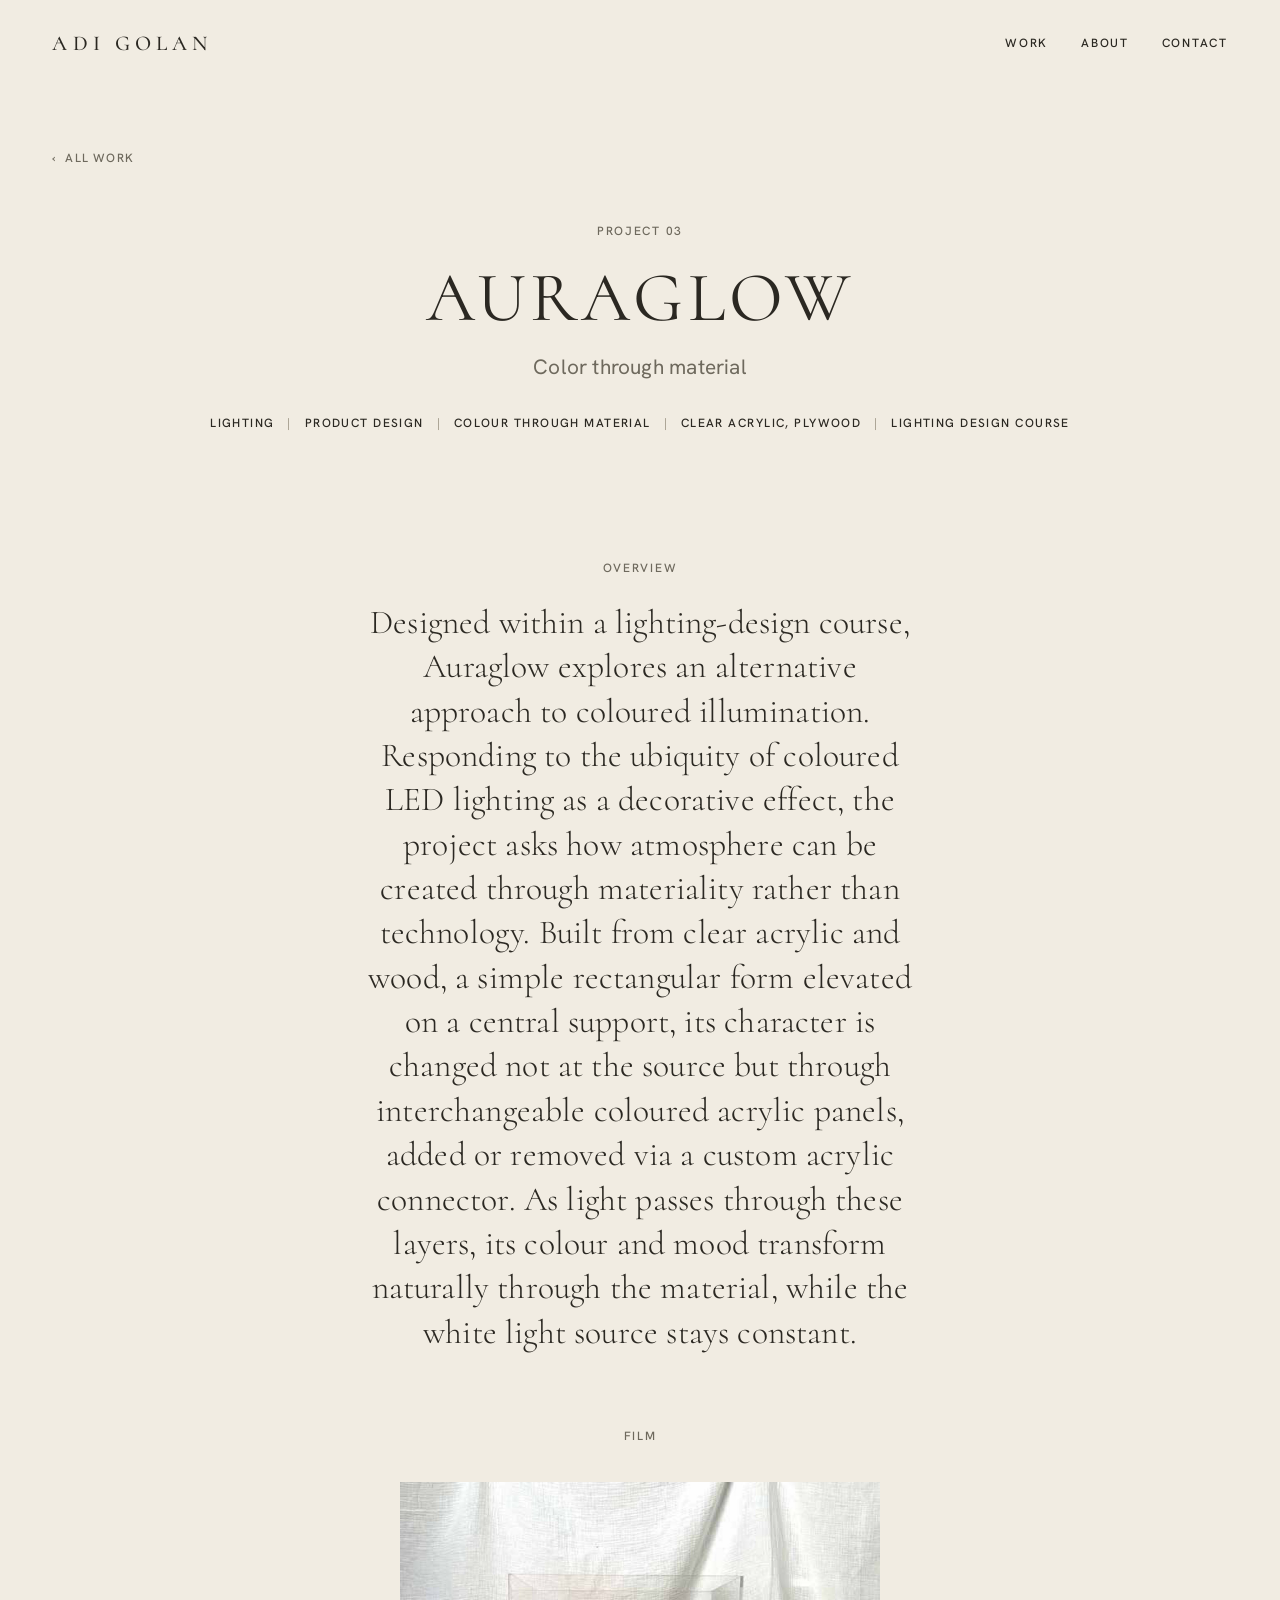
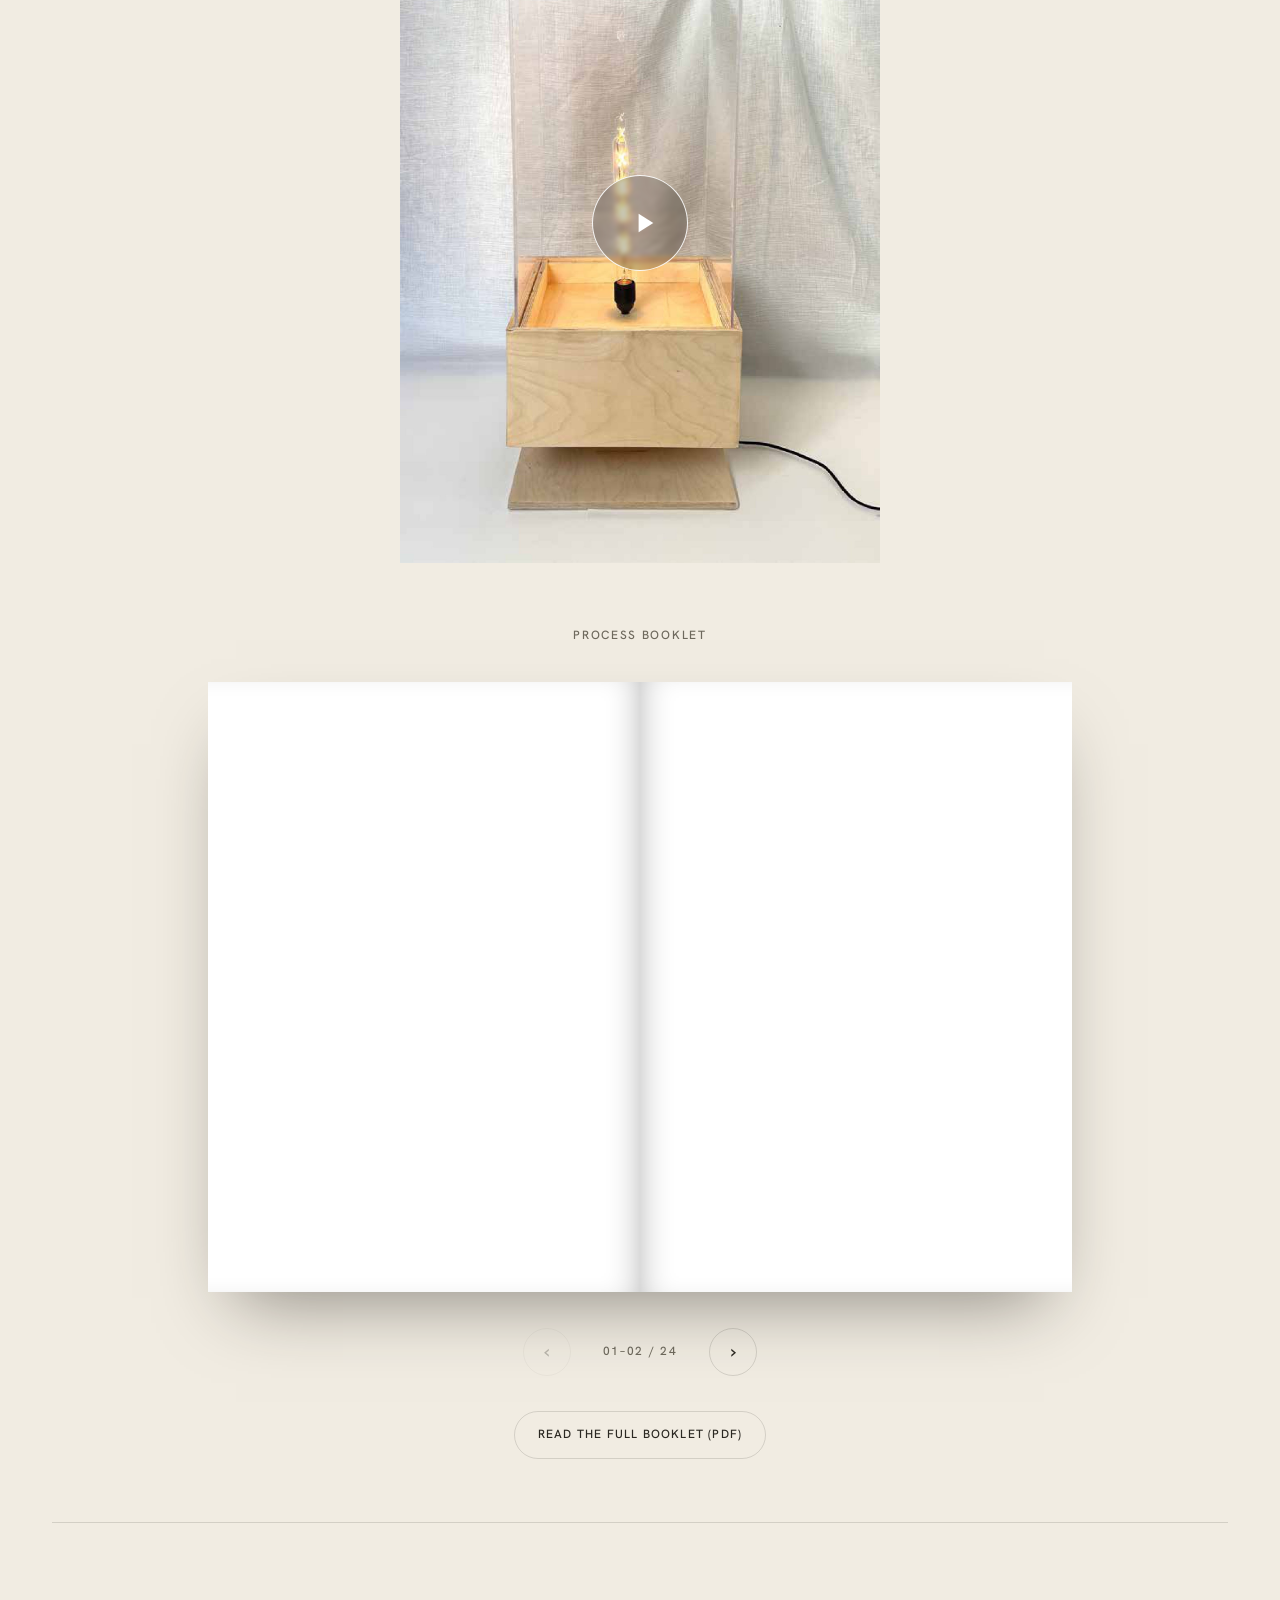
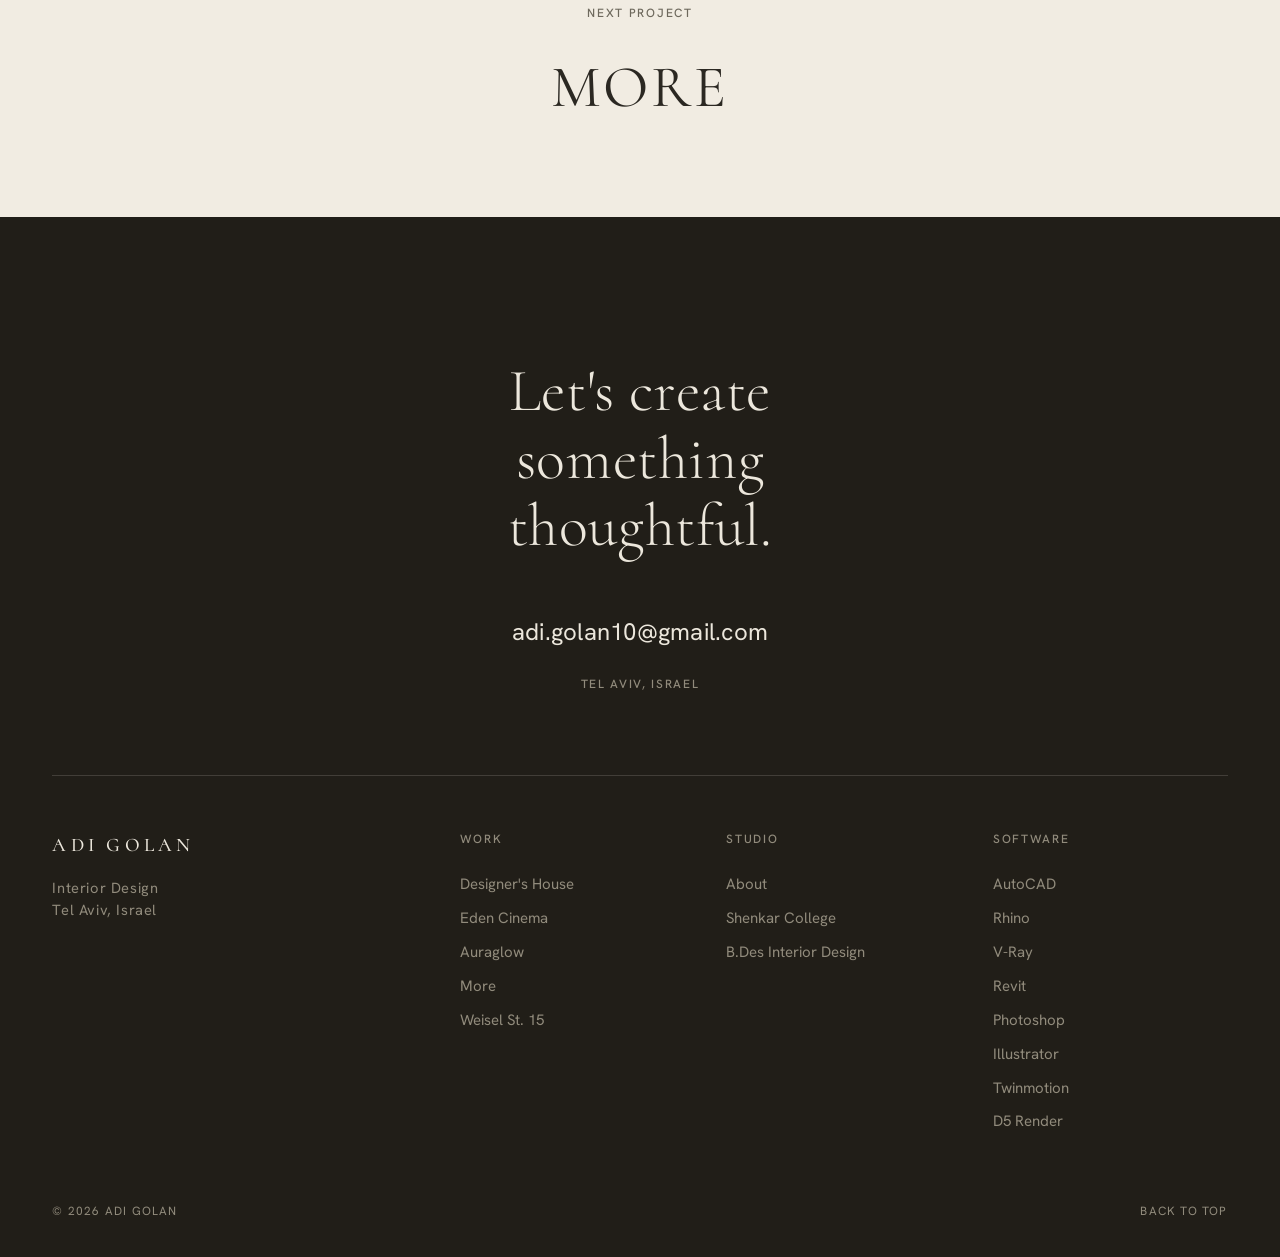
==== commit c3425205: "Software list: move V-Ray to right after Rhino (site footer + matches CV) Co-Authored-By: Claude Opu" ====
--- a/auraglow.html
+++ b/auraglow.html
@@ -78,7 +78,7 @@
     </div>
     <div class="foot-col">
       <h4 class="label">Software</h4>
-      <p>AutoCAD</p><p>Rhino</p><p>Revit</p><p>Photoshop</p><p>Illustrator</p><p>Twinmotion</p><p>V-Ray</p><p>D5 Render</p>
+      <p>AutoCAD</p><p>Rhino</p><p>V-Ray</p><p>Revit</p><p>Photoshop</p><p>Illustrator</p><p>Twinmotion</p><p>D5 Render</p>
     </div>
   </div>
   <div class="foot-bottom">
